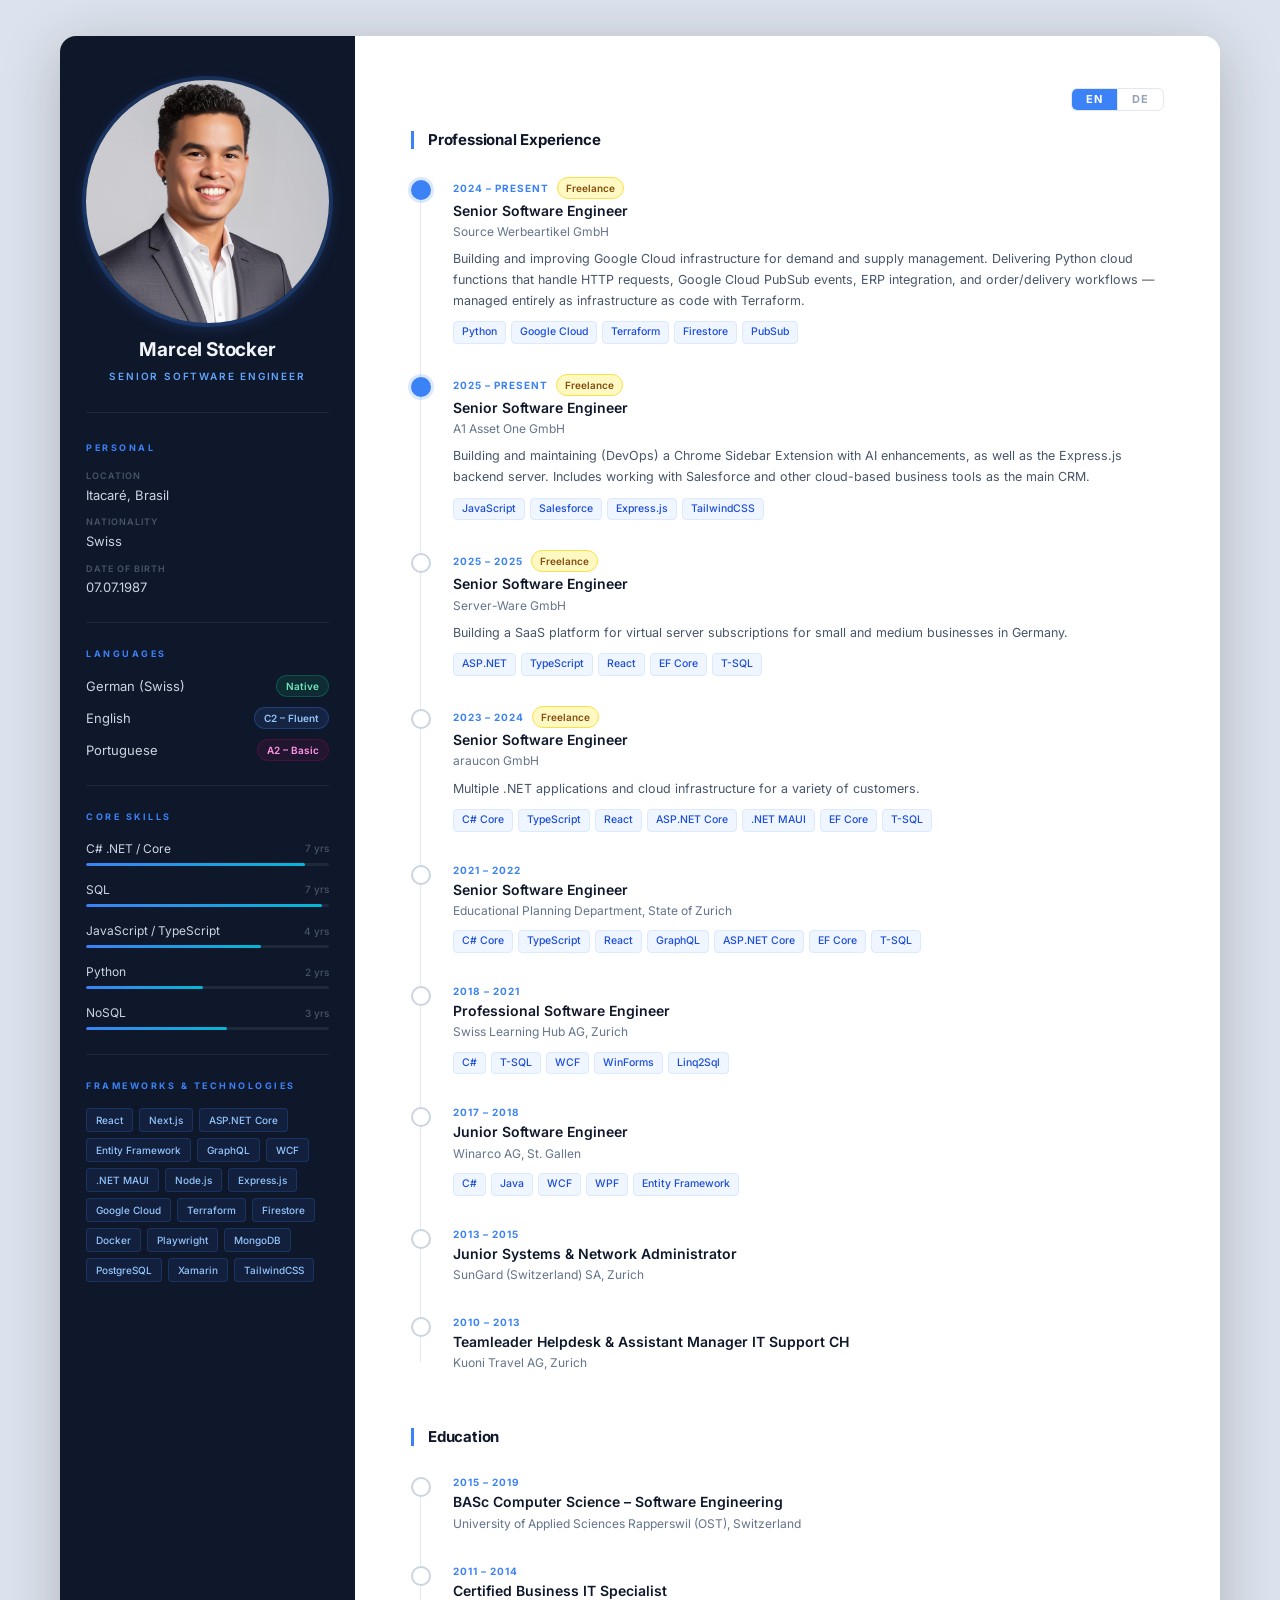
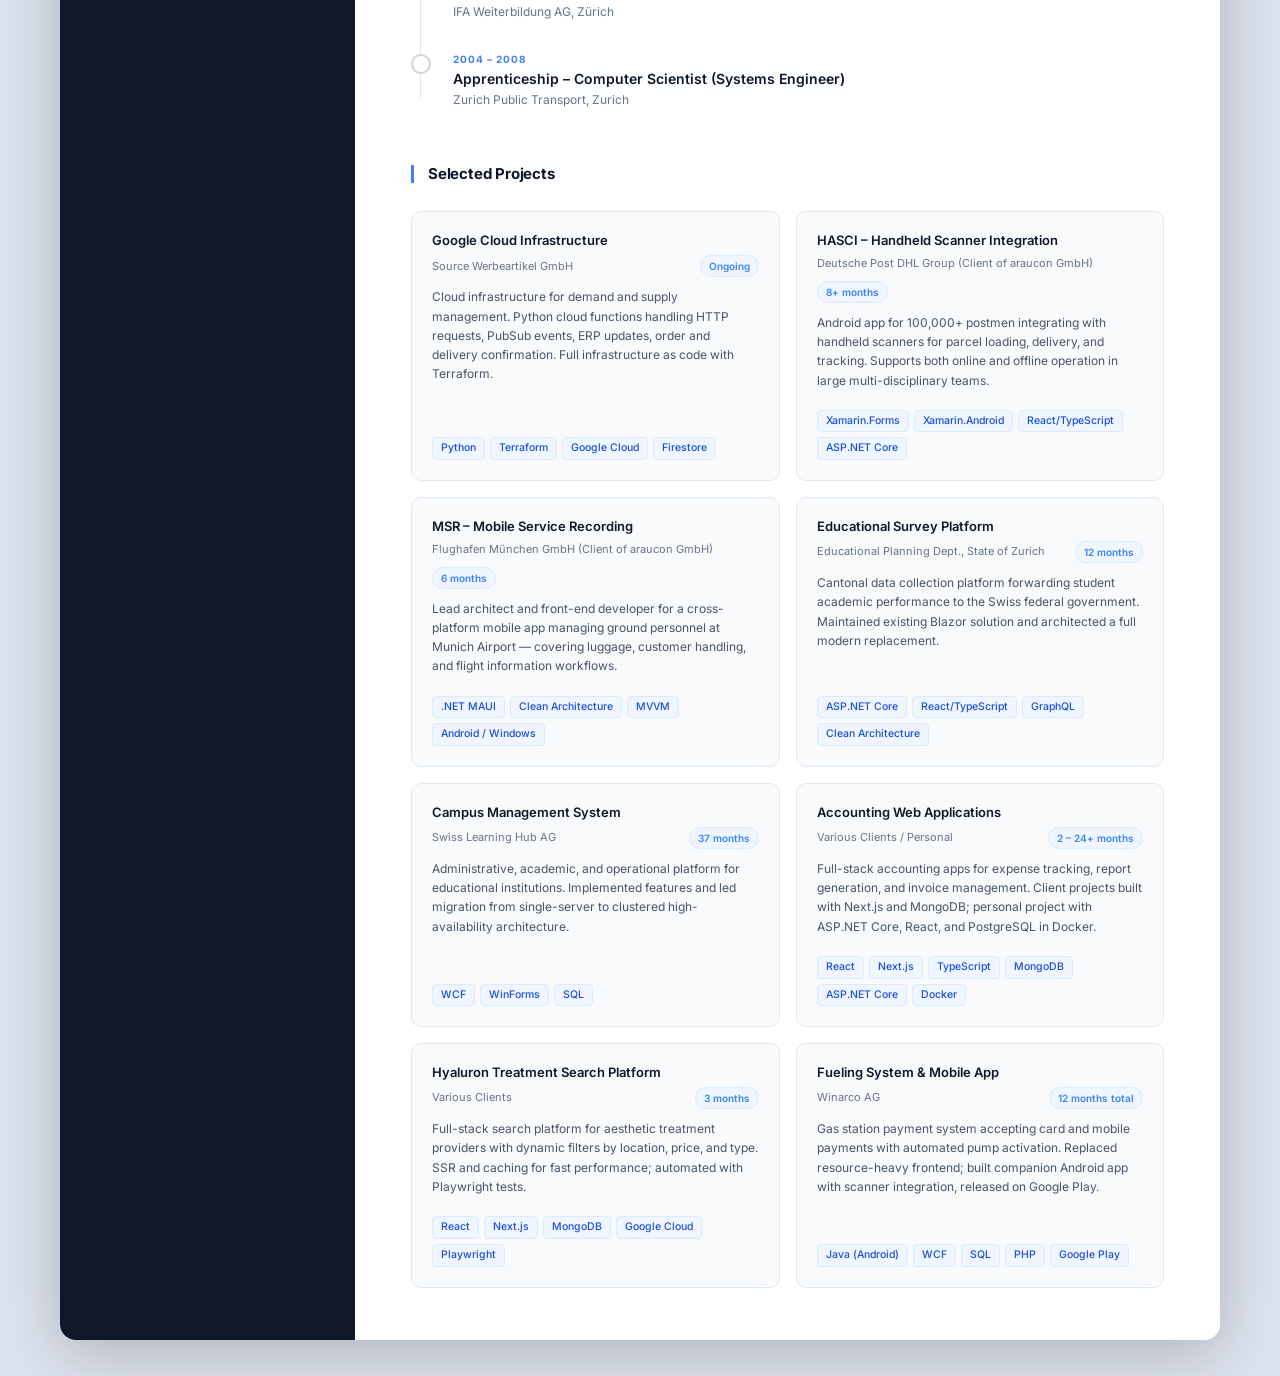
==== index.html @ f744c54d "changed to index.html" ====
<!DOCTYPE html>
<html lang="en">

<head>
  <meta charset="UTF-8">
  <meta name="viewport" content="width=device-width, initial-scale=1.0">
  <title>Marcel Stocker – Curriculum Vitae</title>
  <link rel="preconnect" href="https://fonts.googleapis.com">
  <link rel="preconnect" href="https://fonts.gstatic.com" crossorigin>
  <link href="https://fonts.googleapis.com/css2?family=Inter:wght@300;400;500;600;700;800&display=swap"
    rel="stylesheet">
  <link rel="stylesheet" href="curriculum-vitae.css">
</head>

<body>
  <div class="cv-wrapper">

    <!-- ===== SIDEBAR ===== -->
    <aside class="cv-sidebar">

      <div class="profile">
        <img class="avatar" src="selfie.jpeg" alt="Marcel Stocker">
        <h1 class="name">Marcel Stocker</h1>
        <p class="job-title">Senior Software Engineer</p>
      </div>

      <div class="sidebar-section">
        <h3 class="sidebar-heading" data-i18n="s-personal">Personal</h3>
        <ul class="info-list">
          <li>
            <span class="info-label" data-i18n="s-location">Location</span>
            <span class="info-value" data-i18n="s-location-val">Itacaré, Brasil</span>
          </li>
          <li>
            <span class="info-label" data-i18n="s-nationality">Nationality</span>
            <span class="info-value" data-i18n="s-nationality-val">Swiss</span>
          </li>
          <li>
            <span class="info-label" data-i18n="s-dob">Date of Birth</span>
            <span class="info-value">07.07.1987</span>
          </li>
        </ul>
      </div>

      <div class="sidebar-section">
        <h3 class="sidebar-heading" data-i18n="s-languages">Languages</h3>
        <div class="language-list">
          <div class="language-item">
            <span class="lang-name" data-i18n="lang-german">German (Swiss)</span>
            <span class="lang-badge native" data-i18n="s-native">Native</span>
          </div>
          <div class="language-item">
            <span class="lang-name" data-i18n="lang-english">English</span>
            <span class="lang-badge fluent" data-i18n="s-fluent">C2 – Fluent</span>
          </div>
          <div class="language-item">
            <span class="lang-name" data-i18n="lang-portuguese">Portuguese</span>
            <span class="lang-badge fluent2" data-i18n="s-fluent2">A2 – Basic</span>
          </div>
        </div>
      </div>

      <div class="sidebar-section">
        <h3 class="sidebar-heading" data-i18n="s-skills">Core Skills</h3>
        <div class="skill-list">
          <div class="skill-row">
            <div class="skill-meta">
              <span class="skill-name">C# .NET / Core</span>
              <span class="skill-exp" data-i18n="exp-csharp">7 yrs</span>
            </div>
            <div class="skill-bar">
              <div class="skill-fill" style="width: 90%"></div>
            </div>
          </div>
          <div class="skill-row">
            <div class="skill-meta">
              <span class="skill-name">SQL</span>
              <span class="skill-exp" data-i18n="exp-sql">7 yrs</span>
            </div>
            <div class="skill-bar">
              <div class="skill-fill" style="width: 97%"></div>
            </div>
          </div>
          <div class="skill-row">
            <div class="skill-meta">
              <span class="skill-name">JavaScript / TypeScript</span>
              <span class="skill-exp" data-i18n="exp-js">4 yrs</span>
            </div>
            <div class="skill-bar">
              <div class="skill-fill" style="width: 72%"></div>
            </div>
          </div>
          <div class="skill-row">
            <div class="skill-meta">
              <span class="skill-name">Python</span>
              <span class="skill-exp" data-i18n="exp-python">2 yrs</span>
            </div>
            <div class="skill-bar">
              <div class="skill-fill" style="width: 48%"></div>
            </div>
          </div>
          <div class="skill-row">
            <div class="skill-meta">
              <span class="skill-name">NoSQL</span>
              <span class="skill-exp" data-i18n="exp-nosql">3 yrs</span>
            </div>
            <div class="skill-bar">
              <div class="skill-fill" style="width: 58%"></div>
            </div>
          </div>
        </div>
      </div>

      <div class="sidebar-section">
        <h3 class="sidebar-heading" data-i18n="s-frameworks">Frameworks &amp; Technologies</h3>
        <div class="tag-cloud">
          <span class="tag">React</span>
          <span class="tag">Next.js</span>
          <span class="tag">ASP.NET Core</span>
          <span class="tag">Entity Framework</span>
          <span class="tag">GraphQL</span>
          <span class="tag">WCF</span>
          <span class="tag">.NET MAUI</span>
          <span class="tag">Node.js</span>
          <span class="tag">Express.js</span>
          <span class="tag">Google Cloud</span>
          <span class="tag">Terraform</span>
          <span class="tag">Firestore</span>
          <span class="tag">Docker</span>
          <span class="tag">Playwright</span>
          <span class="tag">MongoDB</span>
          <span class="tag">PostgreSQL</span>
          <span class="tag">Xamarin</span>
          <span class="tag">TailwindCSS</span>
        </div>
      </div>

    </aside>

    <!-- ===== MAIN CONTENT ===== -->
    <main class="cv-main">

      <div class="cv-topbar">
        <div class="lang-switcher">
          <button class="lang-btn active" id="btn-en" onclick="setLang('en')">EN</button>
          <button class="lang-btn" id="btn-de" onclick="setLang('de')">DE</button>
        </div>
      </div>

      <!-- Professional Experience -->
      <section class="cv-section">
        <h2 class="section-title" data-i18n="t-experience">Professional Experience</h2>
        <div class="timeline">

          <div class="timeline-item current">
            <div class="timeline-dot"></div>
            <div class="timeline-body">
              <div class="entry-meta">
                <span class="entry-period">2024 – <span data-i18n="present">Present</span></span>
                <span class="badge freelance" data-i18n="badge-freelance">Freelance</span>
              </div>
              <h3 class="entry-title">Senior Software Engineer</h3>
              <p class="entry-org">Source Werbeartikel GmbH</p>
              <p class="entry-desc" data-i18n="desc-source">Building and improving Google Cloud infrastructure for
                demand and supply management. Delivering Python cloud functions that handle HTTP requests, Google Cloud
                PubSub events, ERP integration, and order/delivery workflows — managed entirely as infrastructure as
                code with Terraform.</p>
              <div class="tech-tags">
                <span class="tech">Python</span>
                <span class="tech">Google Cloud</span>
                <span class="tech">Terraform</span>
                <span class="tech">Firestore</span>
                <span class="tech">PubSub</span>
              </div>
            </div>
          </div>

          <div class="timeline-item current">
            <div class="timeline-dot"></div>
            <div class="timeline-body">
              <div class="entry-meta">
                <span class="entry-period">2025 – <span data-i18n="present">Present</span></span>
                <span class="badge freelance" data-i18n="badge-freelance">Freelance</span>
              </div>
              <h3 class="entry-title">Senior Software Engineer</h3>
              <p class="entry-org">A1 Asset One GmbH</p>
              <p class="entry-desc" data-i18n="desc-a1">Building and maintaining (DevOps) a Chrome Sidebar Extension
                with AI enhancements, as well as the Express.js backend server. Includes working with Salesforce and
                other cloud-based business tools as the main CRM.</p>
              <div class="tech-tags">
                <span class="tech">JavaScript</span>
                <span class="tech">Salesforce</span>
                <span class="tech">Express.js</span>
                <span class="tech">TailwindCSS</span>
              </div>
            </div>
          </div>

          <div class="timeline-item">
            <div class="timeline-dot"></div>
            <div class="timeline-body">
              <div class="entry-meta">
                <span class="entry-period">2025 – 2025</span>
                <span class="badge freelance" data-i18n="badge-freelance">Freelance</span>
              </div>
              <h3 class="entry-title">Senior Software Engineer</h3>
              <p class="entry-org">Server-Ware GmbH</p>
              <p class="entry-desc" data-i18n="desc-serverware">Building a SaaS platform for virtual server
                subscriptions for small and medium businesses in Germany.</p>
              <div class="tech-tags">
                <span class="tech">ASP.NET</span>
                <span class="tech">TypeScript</span>
                <span class="tech">React</span>
                <span class="tech">EF Core</span>
                <span class="tech">T-SQL</span>
              </div>
            </div>
          </div>

          <div class="timeline-item">
            <div class="timeline-dot"></div>
            <div class="timeline-body">
              <div class="entry-meta">
                <span class="entry-period">2023 – 2024</span>
                <span class="badge freelance" data-i18n="badge-freelance">Freelance</span>
              </div>
              <h3 class="entry-title">Senior Software Engineer</h3>
              <p class="entry-org">araucon GmbH</p>
              <p class="entry-desc" data-i18n="desc-araucon">Multiple .NET applications and cloud infrastructure for a
                variety of customers.</p>
              <div class="tech-tags">
                <span class="tech">C# Core</span>
                <span class="tech">TypeScript</span>
                <span class="tech">React</span>
                <span class="tech">ASP.NET Core</span>
                <span class="tech">.NET MAUI</span>
                <span class="tech">EF Core</span>
                <span class="tech">T-SQL</span>
              </div>
            </div>
          </div>

          <div class="timeline-item">
            <div class="timeline-dot"></div>
            <div class="timeline-body">
              <div class="entry-meta">
                <span class="entry-period">2021 – 2022</span>
              </div>
              <h3 class="entry-title">Senior Software Engineer</h3>
              <p class="entry-org" data-i18n="org-edu-planning">Educational Planning Department, State of Zurich</p>
              <div class="tech-tags">
                <span class="tech">C# Core</span>
                <span class="tech">TypeScript</span>
                <span class="tech">React</span>
                <span class="tech">GraphQL</span>
                <span class="tech">ASP.NET Core</span>
                <span class="tech">EF Core</span>
                <span class="tech">T-SQL</span>
              </div>
            </div>
          </div>

          <div class="timeline-item">
            <div class="timeline-dot"></div>
            <div class="timeline-body">
              <div class="entry-meta">
                <span class="entry-period">2018 – 2021</span>
              </div>
              <h3 class="entry-title" data-i18n="title-prof-eng">Professional Software Engineer</h3>
              <p class="entry-org" data-i18n="org-slh">Swiss Learning Hub AG, Zurich</p>
              <div class="tech-tags">
                <span class="tech">C#</span>
                <span class="tech">T-SQL</span>
                <span class="tech">WCF</span>
                <span class="tech">WinForms</span>
                <span class="tech">Linq2Sql</span>
              </div>
            </div>
          </div>

          <div class="timeline-item">
            <div class="timeline-dot"></div>
            <div class="timeline-body">
              <div class="entry-meta">
                <span class="entry-period">2017 – 2018</span>
              </div>
              <h3 class="entry-title">Junior Software Engineer</h3>
              <p class="entry-org" data-i18n="org-winarco">Winarco AG, St. Gallen</p>
              <div class="tech-tags">
                <span class="tech">C#</span>
                <span class="tech">Java</span>
                <span class="tech">WCF</span>
                <span class="tech">WPF</span>
                <span class="tech">Entity Framework</span>
              </div>
            </div>
          </div>

          <div class="timeline-item">
            <div class="timeline-dot"></div>
            <div class="timeline-body">
              <div class="entry-meta">
                <span class="entry-period">2013 – 2015</span>
              </div>
              <h3 class="entry-title" data-i18n="title-sysadmin">Junior Systems &amp; Network Administrator</h3>
              <p class="entry-org" data-i18n="org-sungard">SunGard (Switzerland) SA, Zurich</p>
            </div>
          </div>

          <div class="timeline-item">
            <div class="timeline-dot"></div>
            <div class="timeline-body">
              <div class="entry-meta">
                <span class="entry-period">2010 – 2013</span>
              </div>
              <h3 class="entry-title" data-i18n="title-teamleader">Teamleader Helpdesk &amp; Assistant Manager IT
                Support CH</h3>
              <p class="entry-org" data-i18n="org-kuoni">Kuoni Travel AG, Zurich</p>
            </div>
          </div>

        </div>
      </section>

      <!-- Education -->
      <section class="cv-section">
        <h2 class="section-title" data-i18n="t-education">Education</h2>
        <div class="timeline">

          <div class="timeline-item">
            <div class="timeline-dot"></div>
            <div class="timeline-body">
              <div class="entry-meta">
                <span class="entry-period">2015 – 2019</span>
              </div>
              <h3 class="entry-title" data-i18n="edu-bachelor">BASc Computer Science – Software Engineering</h3>
              <p class="entry-org" data-i18n="edu-ost">University of Applied Sciences Rapperswil (OST), Switzerland</p>
            </div>
          </div>

          <div class="timeline-item">
            <div class="timeline-dot"></div>
            <div class="timeline-body">
              <div class="entry-meta">
                <span class="entry-period">2011 – 2014</span>
              </div>
              <h3 class="entry-title" data-i18n="edu-it-specialist">Certified Business IT Specialist</h3>
              <p class="entry-org" data-i18n="org-ifa">IFA Weiterbildung AG, Zürich</p>
            </div>
          </div>

          <div class="timeline-item">
            <div class="timeline-dot"></div>
            <div class="timeline-body">
              <div class="entry-meta">
                <span class="entry-period">2004 – 2008</span>
              </div>
              <h3 class="entry-title" data-i18n="edu-apprenticeship">Apprenticeship – Computer Scientist (Systems
                Engineer)</h3>
              <p class="entry-org" data-i18n="org-vbz">Zurich Public Transport, Zurich</p>
            </div>
          </div>

        </div>
      </section>

      <!-- Selected Projects -->
      <section class="cv-section">
        <h2 class="section-title" data-i18n="t-projects">Selected Projects</h2>
        <div class="projects-grid">

          <div class="project-card">
            <div class="project-header">
              <h3 class="project-title" data-i18n="proj-gcp-title">Google Cloud Infrastructure</h3>
              <div class="project-meta">
                <span class="project-client">Source Werbeartikel GmbH</span>
                <span class="project-dur" data-i18n="dur-ongoing">Ongoing</span>
              </div>
            </div>
            <p class="project-desc" data-i18n="proj-gcp-desc">Cloud infrastructure for demand and supply management.
              Python cloud functions handling HTTP requests, PubSub events, ERP updates, order and delivery
              confirmation. Full infrastructure as code with Terraform.</p>
            <div class="tech-tags">
              <span class="tech">Python</span>
              <span class="tech">Terraform</span>
              <span class="tech">Google Cloud</span>
              <span class="tech">Firestore</span>
            </div>
          </div>

          <div class="project-card">
            <div class="project-header">
              <h3 class="project-title">HASCI – Handheld Scanner Integration</h3>
              <div class="project-meta">
                <span class="project-client" data-i18n="client-dhl">Deutsche Post DHL Group (Client of araucon
                  GmbH)</span>
                <span class="project-dur" data-i18n="dur-8plus">8+ months</span>
              </div>
            </div>
            <p class="project-desc" data-i18n="proj-hasci-desc">Android app for 100,000+ postmen integrating with
              handheld scanners for parcel loading, delivery, and tracking. Supports both online and offline operation
              in large multi-disciplinary teams.</p>
            <div class="tech-tags">
              <span class="tech">Xamarin.Forms</span>
              <span class="tech">Xamarin.Android</span>
              <span class="tech">React/TypeScript</span>
              <span class="tech">ASP.NET Core</span>
            </div>
          </div>

          <div class="project-card">
            <div class="project-header">
              <h3 class="project-title">MSR – Mobile Service Recording</h3>
              <div class="project-meta">
                <span class="project-client" data-i18n="client-munich">Flughafen München GmbH (Client of araucon
                  GmbH)</span>
                <span class="project-dur" data-i18n="dur-6">6 months</span>
              </div>
            </div>
            <p class="project-desc" data-i18n="proj-msr-desc">Lead architect and front-end developer for a
              cross-platform mobile app managing ground personnel at Munich Airport — covering luggage, customer
              handling, and flight information workflows.</p>
            <div class="tech-tags">
              <span class="tech">.NET MAUI</span>
              <span class="tech">Clean Architecture</span>
              <span class="tech">MVVM</span>
              <span class="tech">Android / Windows</span>
            </div>
          </div>

          <div class="project-card">
            <div class="project-header">
              <h3 class="project-title" data-i18n="proj-edu-title">Educational Survey Platform</h3>
              <div class="project-meta">
                <span class="project-client" data-i18n="client-edu">Educational Planning Dept., State of Zurich</span>
                <span class="project-dur" data-i18n="dur-12">12 months</span>
              </div>
            </div>
            <p class="project-desc" data-i18n="proj-edu-desc">Cantonal data collection platform forwarding student
              academic performance to the Swiss federal government. Maintained existing Blazor solution and architected
              a full modern replacement.</p>
            <div class="tech-tags">
              <span class="tech">ASP.NET Core</span>
              <span class="tech">React/TypeScript</span>
              <span class="tech">GraphQL</span>
              <span class="tech">Clean Architecture</span>
            </div>
          </div>

          <div class="project-card">
            <div class="project-header">
              <h3 class="project-title" data-i18n="proj-campus-title">Campus Management System</h3>
              <div class="project-meta">
                <span class="project-client">Swiss Learning Hub AG</span>
                <span class="project-dur" data-i18n="dur-37">37 months</span>
              </div>
            </div>
            <p class="project-desc" data-i18n="proj-campus-desc">Administrative, academic, and operational platform for
              educational institutions. Implemented features and led migration from single-server to clustered
              high-availability architecture.</p>
            <div class="tech-tags">
              <span class="tech">WCF</span>
              <span class="tech">WinForms</span>
              <span class="tech">SQL</span>
            </div>
          </div>

          <div class="project-card">
            <div class="project-header">
              <h3 class="project-title" data-i18n="proj-accounting-title">Accounting Web Applications</h3>
              <div class="project-meta">
                <span class="project-client" data-i18n="client-various">Various Clients / Personal</span>
                <span class="project-dur" data-i18n="dur-2-24">2 – 24+ months</span>
              </div>
            </div>
            <p class="project-desc" data-i18n="proj-accounting-desc">Full-stack accounting apps for expense tracking,
              report generation, and invoice management. Client projects built with Next.js and MongoDB; personal
              project with ASP.NET Core, React, and PostgreSQL in Docker.</p>
            <div class="tech-tags">
              <span class="tech">React</span>
              <span class="tech">Next.js</span>
              <span class="tech">TypeScript</span>
              <span class="tech">MongoDB</span>
              <span class="tech">ASP.NET Core</span>
              <span class="tech">Docker</span>
            </div>
          </div>

          <div class="project-card">
            <div class="project-header">
              <h3 class="project-title" data-i18n="proj-hyaluron-title">Hyaluron Treatment Search Platform</h3>
              <div class="project-meta">
                <span class="project-client" data-i18n="client-various-only">Various Clients</span>
                <span class="project-dur" data-i18n="dur-3">3 months</span>
              </div>
            </div>
            <p class="project-desc" data-i18n="proj-hyaluron-desc">Full-stack search platform for aesthetic treatment
              providers with dynamic filters by location, price, and type. SSR and caching for fast performance;
              automated with Playwright tests.</p>
            <div class="tech-tags">
              <span class="tech">React</span>
              <span class="tech">Next.js</span>
              <span class="tech">MongoDB</span>
              <span class="tech">Google Cloud</span>
              <span class="tech">Playwright</span>
            </div>
          </div>

          <div class="project-card">
            <div class="project-header">
              <h3 class="project-title" data-i18n="proj-fueling-title">Fueling System &amp; Mobile App</h3>
              <div class="project-meta">
                <span class="project-client">Winarco AG</span>
                <span class="project-dur" data-i18n="dur-12-total">12 months total</span>
              </div>
            </div>
            <p class="project-desc" data-i18n="proj-fueling-desc">Gas station payment system accepting card and mobile
              payments with automated pump activation. Replaced resource-heavy frontend; built companion Android app
              with scanner integration, released on Google Play.</p>
            <div class="tech-tags">
              <span class="tech">Java (Android)</span>
              <span class="tech">WCF</span>
              <span class="tech">SQL</span>
              <span class="tech">PHP</span>
              <span class="tech">Google Play</span>
            </div>
          </div>

        </div>
      </section>

    </main>

  </div>

  <script>
    const translations = {
      en: {
        // Sidebar – Personal
        "s-personal": "Personal",
        "s-location": "Location",
        "s-location-val": "Itacaré, Brasil",
        "s-nationality": "Nationality",
        "s-nationality-val": "Swiss",
        "s-dob": "Date of Birth",
        // Sidebar – Languages
        "s-languages": "Languages",
        "lang-german": "German (Swiss)",
        "lang-english": "English",
        "lang-portuguese": "Portuguese",
        "s-native": "Native",
        "s-fluent": "C2 – Fluent",
        "s-fluent2": "A2 – Basic",
        "s-basic": "Basic",
        // Sidebar – Skills
        "s-skills": "Core Skills",
        "exp-csharp": "7 yrs",
        "exp-sql": "7 yrs",
        "exp-js": "4 yrs",
        "exp-python": "2 yrs",
        "exp-nosql": "3 yrs",
        "s-frameworks": "Frameworks & Technologies",
        // Section headings
        "t-experience": "Professional Experience",
        "t-education": "Education",
        "t-projects": "Selected Projects",
        // Timeline
        "present": "Present",
        "badge-freelance": "Freelance",
        // Job titles
        "title-prof-eng": "Professional Software Engineer",
        "title-sysadmin": "Junior Systems & Network Administrator",
        "title-teamleader": "Teamleader Helpdesk & Assistant Manager IT Support CH",
        // Job orgs
        "org-edu-planning": "Educational Planning Department, State of Zurich",
        "org-slh": "Swiss Learning Hub AG, Zurich",
        "org-winarco": "Winarco AG, St. Gallen",
        "org-sungard": "SunGard (Switzerland) SA, Zurich",
        "org-kuoni": "Kuoni Travel AG, Zurich",
        // Job descriptions
        "desc-source": "Building and improving Google Cloud infrastructure for demand and supply management. Delivering Python cloud functions that handle HTTP requests, Google Cloud PubSub events, ERP integration, and order/delivery workflows — managed entirely as infrastructure as code with Terraform.",
        "desc-a1": "Building and maintaining (DevOps) a Chrome Sidebar Extension with AI enhancements, as well as the Express.js backend server. Includes working with Salesforce and other cloud-based business tools as the main CRM.",
        "desc-serverware": "Building a SaaS platform for virtual server subscriptions for small and medium businesses in Germany.",
        "desc-araucon": "Multiple .NET applications and cloud infrastructure for a variety of customers.",
        // Education
        "edu-bachelor": "BASc Computer Science – Software Engineering",
        "edu-ost": "University of Applied Sciences Rapperswil (OST), Switzerland",
        "edu-it-specialist": "Certified Business IT Specialist",
        "org-ifa": "IFA Weiterbildung AG, Zürich",
        "edu-apprenticeship": "Apprenticeship – Computer Scientist (Systems Engineer)",
        "org-vbz": "Zurich Public Transport, Zurich",
        // Project titles
        "proj-gcp-title": "Google Cloud Infrastructure",
        "proj-edu-title": "Educational Survey Platform",
        "proj-campus-title": "Campus Management System",
        "proj-accounting-title": "Accounting Web Applications",
        "proj-hyaluron-title": "Hyaluron Treatment Search Platform",
        "proj-fueling-title": "Fueling System & Mobile App",
        // Project clients
        "client-dhl": "Deutsche Post DHL Group (Client of araucon GmbH)",
        "client-munich": "Flughafen München GmbH (Client of araucon GmbH)",
        "client-edu": "Educational Planning Dept., State of Zurich",
        "client-various": "Various Clients / Personal",
        "client-various-only": "Various Clients",
        // Project durations
        "dur-ongoing": "Ongoing",
        "dur-8plus": "8+ months",
        "dur-6": "6 months",
        "dur-12": "12 months",
        "dur-37": "37 months",
        "dur-2-24": "2 – 24+ months",
        "dur-3": "3 months",
        "dur-12-total": "12 months total",
        // Project descriptions
        "proj-gcp-desc": "Cloud infrastructure for demand and supply management. Python cloud functions handling HTTP requests, PubSub events, ERP updates, order and delivery confirmation. Full infrastructure as code with Terraform.",
        "proj-hasci-desc": "Android app for 100,000+ postmen integrating with handheld scanners for parcel loading, delivery, and tracking. Supports both online and offline operation in large multi-disciplinary teams.",
        "proj-msr-desc": "Lead architect and front-end developer for a cross-platform mobile app managing ground personnel at Munich Airport — covering luggage, customer handling, and flight information workflows.",
        "proj-edu-desc": "Cantonal data collection platform forwarding student academic performance to the Swiss federal government. Maintained existing Blazor solution and architected a full modern replacement.",
        "proj-campus-desc": "Administrative, academic, and operational platform for educational institutions. Implemented features and led migration from single-server to clustered high-availability architecture.",
        "proj-accounting-desc": "Full-stack accounting apps for expense tracking, report generation, and invoice management. Client projects built with Next.js and MongoDB; personal project with ASP.NET Core, React, and PostgreSQL in Docker.",
        "proj-hyaluron-desc": "Full-stack search platform for aesthetic treatment providers with dynamic filters by location, price, and type. SSR and caching for fast performance; automated with Playwright tests.",
        "proj-fueling-desc": "Gas station payment system accepting card and mobile payments with automated pump activation. Replaced resource-heavy frontend; built companion Android app with scanner integration, released on Google Play.",
      },
      de: {
        // Sidebar – Personal
        "s-personal": "Persönlich",
        "s-location": "Wohnort",
        "s-location-val": "Itacaré, Brasilien",
        "s-nationality": "Nationalität",
        "s-nationality-val": "Schweizer",
        "s-dob": "Geburtsdatum",
        // Sidebar – Languages
        "s-languages": "Sprachen",
        "lang-german": "Deutsch (Schweiz)",
        "lang-english": "Englisch",
        "lang-portuguese": "Portugiesisch",
        "s-native": "Muttersprache",
        "s-fluent": "C2 – Fließend",
        "s-fluent2": "A2 – Grundkenntnisse",
        "s-basic": "Grundkenntnisse",
        // Sidebar – Skills
        "s-skills": "Kernkompetenzen",
        "exp-csharp": "7 J.",
        "exp-sql": "7 J.",
        "exp-js": "4 J.",
        "exp-python": "2 J.",
        "exp-nosql": "3 J.",
        "s-frameworks": "Frameworks & Technologien",
        // Section headings
        "t-experience": "Berufserfahrung",
        "t-education": "Ausbildung",
        "t-projects": "Ausgewählte Projekte",
        // Timeline
        "present": "Heute",
        "badge-freelance": "Freelancer",
        // Job titles
        "title-prof-eng": "Software Engineer",
        "title-sysadmin": "Junior System- & Netzwerkadministrator",
        "title-teamleader": "Teamleiter Helpdesk & Stv. IT-Support Manager CH",
        // Job orgs
        "org-edu-planning": "Bildungsplanungsamt, Kanton Zürich",
        "org-slh": "Swiss Learning Hub AG, Zürich",
        "org-winarco": "Winarco AG, St. Gallen",
        "org-sungard": "SunGard (Schweiz) SA, Zürich",
        "org-kuoni": "Kuoni Travel AG, Zürich",
        // Job descriptions
        "desc-source": "Aufbau und Verbesserung der Google-Cloud-Infrastruktur für das Angebots- und Nachfragemanagement. Entwicklung von Python-Cloud-Funktionen zur Verarbeitung von HTTP-Anfragen, Google Cloud PubSub-Events, ERP-Integration sowie Bestell- und Lieferworkflows – vollständig als Infrastructure as Code mit Terraform verwaltet.",
        "desc-a1": "Aufbau und Wartung (DevOps) einer Chrome-Sidebar-Erweiterung mit KI-Erweiterungen sowie des Express.js-Backend-Servers. Beinhaltet die Arbeit mit Salesforce und anderen cloudbasierten Business-Tools als Haupt-CRM.",
        "desc-serverware": "Entwicklung einer SaaS-Plattform für virtuelle Server-Abonnements für kleine und mittlere Unternehmen in Deutschland.",
        "desc-araucon": "Verschiedene .NET-Applikationen und Cloud-Infrastruktur für eine Vielzahl von Kunden.",
        // Education
        "edu-bachelor": "BASc Informatik – Software Engineering",
        "edu-ost": "Hochschule für Technik Rapperswil (OST), Schweiz",
        "edu-it-specialist": "Eidg. dipl. Wirtschaftsinformatiker",
        "org-ifa": "IFA Weiterbildung AG, Zürich",
        "edu-apprenticeship": "Lehre als Informatiker EFZ (Systemtechnik)",
        "org-vbz": "Zürcher Verkehrsbetriebe (VBZ), Zürich",
        // Project titles
        "proj-gcp-title": "Google Cloud Infrastruktur",
        "proj-edu-title": "Bildungserhebungsplattform",
        "proj-campus-title": "Campus-Management-System",
        "proj-accounting-title": "Buchhaltungs-Webanwendungen",
        "proj-hyaluron-title": "Hyaluron-Behandlungs-Suchplattform",
        "proj-fueling-title": "Tanksystem & Mobile App",
        // Project clients
        "client-dhl": "Deutsche Post DHL Group (Kunde von araucon GmbH)",
        "client-munich": "Flughafen München GmbH (Kunde von araucon GmbH)",
        "client-edu": "Bildungsplanungsamt, Kanton Zürich",
        "client-various": "Verschiedene Kunden / Privat",
        "client-various-only": "Verschiedene Kunden",
        // Project durations
        "dur-ongoing": "Laufend",
        "dur-8plus": "8+ Monate",
        "dur-6": "6 Monate",
        "dur-12": "12 Monate",
        "dur-37": "37 Monate",
        "dur-2-24": "2 – 24+ Monate",
        "dur-3": "3 Monate",
        "dur-12-total": "12 Monate gesamt",
        // Project descriptions
        "proj-gcp-desc": "Cloud-Infrastruktur für das Angebots- und Nachfragemanagement. Python-Cloud-Funktionen zur Verarbeitung von HTTP-Anfragen, PubSub-Events, ERP-Aktualisierungen sowie Auftrags- und Lieferbestätigungen. Vollständige Infrastruktur als Code mit Terraform.",
        "proj-hasci-desc": "Android-App für über 100.000 Zusteller zur Integration mit Handscannern für Paketzustellung, -verfolgung und -erfassung. Unterstützt Online- und Offline-Betrieb in großen interdisziplinären Teams.",
        "proj-msr-desc": "Lead-Architekt und Frontend-Entwickler für eine plattformübergreifende mobile App zur Verwaltung des Bodenpersonals am Flughafen München – inklusive Gepäck, Kundenbetreuung und Fluginformations-Workflows.",
        "proj-edu-desc": "Kantonale Datenerfassungsplattform zur Weiterleitung akademischer Schülerleistungen an den Schweizer Bundesrat. Wartung der bestehenden Blazor-Lösung und Architektur eines vollständigen modernen Nachfolgesystems.",
        "proj-campus-desc": "Administrative, akademische und betriebliche Plattform für Bildungseinrichtungen. Implementierung neuer Funktionen und Leitung der Migration von einer Einzelserver- zu einer geclusterten Hochverfügbarkeitsarchitektur.",
        "proj-accounting-desc": "Full-Stack-Buchhaltungsanwendungen für Ausgabenverfolgung, Berichtserstellung und Rechnungsverwaltung. Kundenprojekte mit Next.js und MongoDB; persönliches Projekt mit ASP.NET Core, React und PostgreSQL in Docker.",
        "proj-hyaluron-desc": "Full-Stack-Suchplattform für Anbieter ästhetischer Behandlungen mit dynamischen Filtern nach Standort, Preis und Art. SSR und Caching für schnelle Performance; automatisiert mit Playwright-Tests.",
        "proj-fueling-desc": "Tankstellenzahlungssystem für Karten- und Mobilzahlungen mit automatischer Pumpenaktivierung. Ersatz des ressourcenintensiven Frontends; Entwicklung einer Begleit-Android-App mit Scanner-Integration, veröffentlicht im Google Play Store.",
      }
    };

    function setLang(lang) {
      document.querySelectorAll('[data-i18n]').forEach(el => {
        const key = el.getAttribute('data-i18n');
        const text = translations[lang][key];
        if (text !== undefined) el.textContent = text;
      });
      document.getElementById('btn-en').classList.toggle('active', lang === 'en');
      document.getElementById('btn-de').classList.toggle('active', lang === 'de');
      document.documentElement.lang = lang;
    }

    setLang('en');
  </script>
</body>

</html>
---- curriculum-vitae.css ----
/* ============================================================
   Marcel Stocker – Curriculum Vitae
   Modern two-column layout
   ============================================================ */

/* === RESET & BASE === */
*,
*::before,
*::after {
  box-sizing: border-box;
  margin: 0;
  padding: 0;
}

html {
  scroll-behavior: smooth;
}

body {
  font-family: 'Inter', -apple-system, BlinkMacSystemFont, 'Segoe UI', sans-serif;
  background: #dde3ee;
  color: #1e293b;
  font-size: 14px;
  line-height: 1.6;
  -webkit-font-smoothing: antialiased;
  min-height: 100vh;
}

/* === WRAPPER LAYOUT === */
.cv-wrapper {
  display: grid;
  grid-template-columns: 295px 1fr;
  max-width: 1160px;
  min-height: 100vh;
  margin: 36px auto;
  border-radius: 16px;
  overflow: hidden;
  box-shadow: 0 12px 60px rgba(0, 0, 0, 0.22);
}

/* ============================================================
   SIDEBAR
   ============================================================ */
.cv-sidebar {
  background: #0f172a;
  color: #94a3b8;
  padding: 44px 26px;
  display: flex;
  flex-direction: column;
}

/* Profile block */
.profile {
  text-align: center;
  padding-bottom: 28px;
  margin-bottom: 28px;
  border-bottom: 1px solid #1e293b;
}

.avatar {
  width: 100%;
  aspect-ratio: 1 / 1;
  border-radius: 50%;
  object-fit: cover;
  object-position: center top;
  display: block;
  margin: 0 0 16px;
  box-shadow: 0 0 0 4px rgba(59, 130, 246, 0.2), 0 4px 16px rgba(59, 130, 246, 0.25);
}

.name {
  font-size: 19px;
  font-weight: 700;
  color: #f1f5f9;
  line-height: 1.2;
  letter-spacing: -0.2px;
}

.job-title {
  font-size: 10px;
  color: #60a5fa;
  font-weight: 600;
  margin-top: 6px;
  text-transform: uppercase;
  letter-spacing: 1.8px;
}

/* Sidebar sections */
.sidebar-section {
  padding-bottom: 24px;
  margin-bottom: 24px;
  border-bottom: 1px solid #1e293b;
}

.sidebar-section:last-child {
  border-bottom: none;
  margin-bottom: 0;
  padding-bottom: 0;
}

.sidebar-heading {
  font-size: 9px;
  font-weight: 700;
  color: #3b82f6;
  text-transform: uppercase;
  letter-spacing: 2.5px;
  margin-bottom: 14px;
}

/* Info list */
.info-list {
  list-style: none;
  display: flex;
  flex-direction: column;
  gap: 10px;
}

.info-list li {
  display: flex;
  flex-direction: column;
  gap: 1px;
}

.info-label {
  font-size: 9px;
  color: #475569;
  text-transform: uppercase;
  letter-spacing: 1px;
  font-weight: 600;
}

.info-value {
  font-size: 13px;
  color: #cbd5e1;
}

/* Languages */
.language-list {
  display: flex;
  flex-direction: column;
  gap: 10px;
}

.language-item {
  display: flex;
  justify-content: space-between;
  align-items: center;
  gap: 8px;
}

.lang-name {
  font-size: 13px;
  color: #cbd5e1;
}

.lang-badge {
  font-size: 10px;
  padding: 2px 9px;
  border-radius: 99px;
  font-weight: 600;
  white-space: nowrap;
}

.lang-badge.native {
  background: rgba(16, 185, 129, 0.12);
  color: #6ee7b7;
  border: 1px solid rgba(16, 185, 129, 0.28);
}

.lang-badge.fluent {
  background: rgba(59, 130, 246, 0.12);
  color: #93c5fd;
  border: 1px solid rgba(59, 130, 246, 0.28);
}

.lang-badge.fluent2 {
  background: rgba(165, 14, 102, 0.12);
  color: #ff95e5;
  border: 1px solid rgba(165, 14, 102, 0.28);
}

.lang-badge.basic {
  background: rgba(100, 116, 139, 0.15);
  color: #94a3b8;
  border: 1px solid rgba(100, 116, 139, 0.28);
}

/* Skill bars */
.skill-list {
  display: flex;
  flex-direction: column;
  gap: 14px;
}

.skill-meta {
  display: flex;
  justify-content: space-between;
  align-items: center;
  margin-bottom: 5px;
}

.skill-name {
  font-size: 12px;
  color: #cbd5e1;
}

.skill-exp {
  font-size: 10px;
  color: #475569;
  font-weight: 500;
}

.skill-bar {
  height: 3px;
  background: #1e293b;
  border-radius: 2px;
  overflow: hidden;
}

.skill-fill {
  height: 100%;
  background: linear-gradient(90deg, #3b82f6, #06b6d4);
  border-radius: 2px;
}

/* Tag cloud */
.tag-cloud {
  display: flex;
  flex-wrap: wrap;
  gap: 6px;
}

.tag {
  font-size: 10px;
  background: rgba(59, 130, 246, 0.09);
  color: #93c5fd;
  padding: 3px 9px;
  border-radius: 4px;
  border: 1px solid rgba(59, 130, 246, 0.2);
  font-weight: 500;
}

/* ============================================================
   MAIN CONTENT
   ============================================================ */
.cv-main {
  background: #ffffff;
  padding: 52px 56px;
}

.cv-section {
  margin-bottom: 56px;
}

.cv-section:last-child {
  margin-bottom: 0;
}

.section-title {
  font-size: 15px;
  font-weight: 700;
  color: #0f172a;
  letter-spacing: -0.2px;
  margin-bottom: 28px;
  padding-left: 14px;
  border-left: 3px solid #3b82f6;
  line-height: 1.2;
}

/* ============================================================
   TIMELINE
   ============================================================ */
.timeline {
  position: relative;
  display: flex;
  flex-direction: column;
}

.timeline::before {
  content: '';
  position: absolute;
  left: 9px;
  top: 14px;
  bottom: 10px;
  width: 1px;
  background: #e2e8f0;
}

.timeline-item {
  display: flex;
  gap: 22px;
  padding-bottom: 30px;
  position: relative;
}

.timeline-item:last-child {
  padding-bottom: 0;
}

.timeline-dot {
  width: 20px;
  height: 20px;
  border-radius: 50%;
  background: #ffffff;
  border: 2px solid #cbd5e1;
  flex-shrink: 0;
  margin-top: 3px;
  position: relative;
  z-index: 1;
}

.timeline-item.current .timeline-dot {
  background: #3b82f6;
  border-color: #3b82f6;
  box-shadow: 0 0 0 3px rgba(59, 130, 246, 0.18);
}

.timeline-body {
  flex: 1;
  min-width: 0;
}

.entry-meta {
  display: flex;
  align-items: center;
  gap: 8px;
  margin-bottom: 3px;
}

.entry-period {
  font-size: 10px;
  font-weight: 700;
  color: #3b82f6;
  text-transform: uppercase;
  letter-spacing: 1px;
}

.badge {
  font-size: 10px;
  padding: 2px 8px;
  border-radius: 99px;
  font-weight: 600;
}

.badge.freelance {
  background: #fef9c3;
  color: #854d0e;
  border: 1px solid #fde047;
}

.entry-title {
  font-size: 14px;
  font-weight: 600;
  color: #0f172a;
  line-height: 1.3;
}

.entry-org {
  font-size: 12px;
  color: #64748b;
  margin-top: 2px;
}

.entry-desc {
  font-size: 12.5px;
  color: #475569;
  margin-top: 8px;
  line-height: 1.65;
}

/* Tech tags */
.tech-tags {
  display: flex;
  flex-wrap: wrap;
  gap: 5px;
  margin-top: 10px;
}

.tech {
  font-size: 10.5px;
  background: #eff6ff;
  color: #1d4ed8;
  padding: 2px 8px;
  border-radius: 4px;
  font-weight: 500;
  border: 1px solid #dbeafe;
}

/* ============================================================
   PROJECTS GRID
   ============================================================ */
.projects-grid {
  display: grid;
  grid-template-columns: 1fr 1fr;
  gap: 16px;
}

.project-card {
  background: #f8fafc;
  border: 1px solid #e2e8f0;
  border-radius: 10px;
  padding: 20px;
  display: flex;
  flex-direction: column;
  gap: 10px;
  transition: box-shadow 0.2s ease, border-color 0.2s ease, transform 0.2s ease;
}

.project-card:hover {
  box-shadow: 0 6px 24px rgba(59, 130, 246, 0.1);
  border-color: #bfdbfe;
  transform: translateY(-2px);
}

.project-title {
  font-size: 13px;
  font-weight: 600;
  color: #0f172a;
  line-height: 1.3;
  margin-bottom: 6px;
}

.project-meta {
  display: flex;
  align-items: center;
  justify-content: space-between;
  gap: 8px;
  flex-wrap: wrap;
}

.project-client {
  font-size: 11px;
  color: #64748b;
}

.project-dur {
  font-size: 10px;
  font-weight: 600;
  color: #3b82f6;
  background: #eff6ff;
  padding: 2px 8px;
  border-radius: 99px;
  border: 1px solid #dbeafe;
  white-space: nowrap;
}

.project-desc {
  font-size: 12px;
  color: #475569;
  line-height: 1.6;
  flex: 1;
}

/* ============================================================
   LANGUAGE SWITCHER
   ============================================================ */
.cv-topbar {
  display: flex;
  justify-content: flex-end;
  margin-bottom: 20px;
}

.lang-switcher {
  display: inline-flex;
  border: 1px solid #e2e8f0;
  border-radius: 6px;
  overflow: hidden;
}

.lang-btn {
  padding: 5px 14px;
  border: none;
  background: transparent;
  color: #94a3b8;
  cursor: pointer;
  font-size: 11px;
  font-weight: 700;
  letter-spacing: 1px;
  font-family: inherit;
  transition: background 0.15s ease, color 0.15s ease;
  line-height: 1;
}

.lang-btn:first-child {
  border-right: 1px solid #e2e8f0;
}

.lang-btn.active {
  background: #3b82f6;
  color: #ffffff;
}

.lang-btn:not(.active):hover {
  background: #f1f5f9;
  color: #334155;
}

/* ============================================================
   RESPONSIVE
   ============================================================ */
@media (max-width: 960px) {
  .cv-wrapper {
    grid-template-columns: 1fr;
    margin: 0;
    border-radius: 0;
    min-height: 100vh;
  }

  .projects-grid {
    grid-template-columns: 1fr;
  }

  .cv-main {
    padding: 36px 28px;
  }
}

@media (max-width: 560px) {
  .cv-main {
    padding: 24px 18px;
  }

  .section-title {
    font-size: 14px;
  }
}

/* ============================================================
   PRINT STYLES
   Must come after all responsive rules so it wins the cascade.
   ============================================================ */
@media print {
  body {
    background: white;
    font-size: 11px;
  }

  /* Force the two-column layout regardless of page width */
  .cv-wrapper {
    display: grid;
    grid-template-columns: 295px 1fr;
    box-shadow: none;
    margin: 0;
    border-radius: 0;
    max-width: 100%;
    min-height: unset;
    overflow: visible;
  }

  /* Hide the language switcher */
  .cv-topbar {
    display: none;
  }

  .cv-sidebar {
    overflow: visible;
    print-color-adjust: exact;
    -webkit-print-color-adjust: exact;
  }

  .cv-main {
    padding: 36px 40px;
    overflow: visible;
  }

  .projects-grid {
    grid-template-columns: 1fr;
  }

  .project-card,
  .timeline-item {
    break-inside: avoid;
  }

  .project-card:hover {
    transform: none;
    box-shadow: none;
  }
}
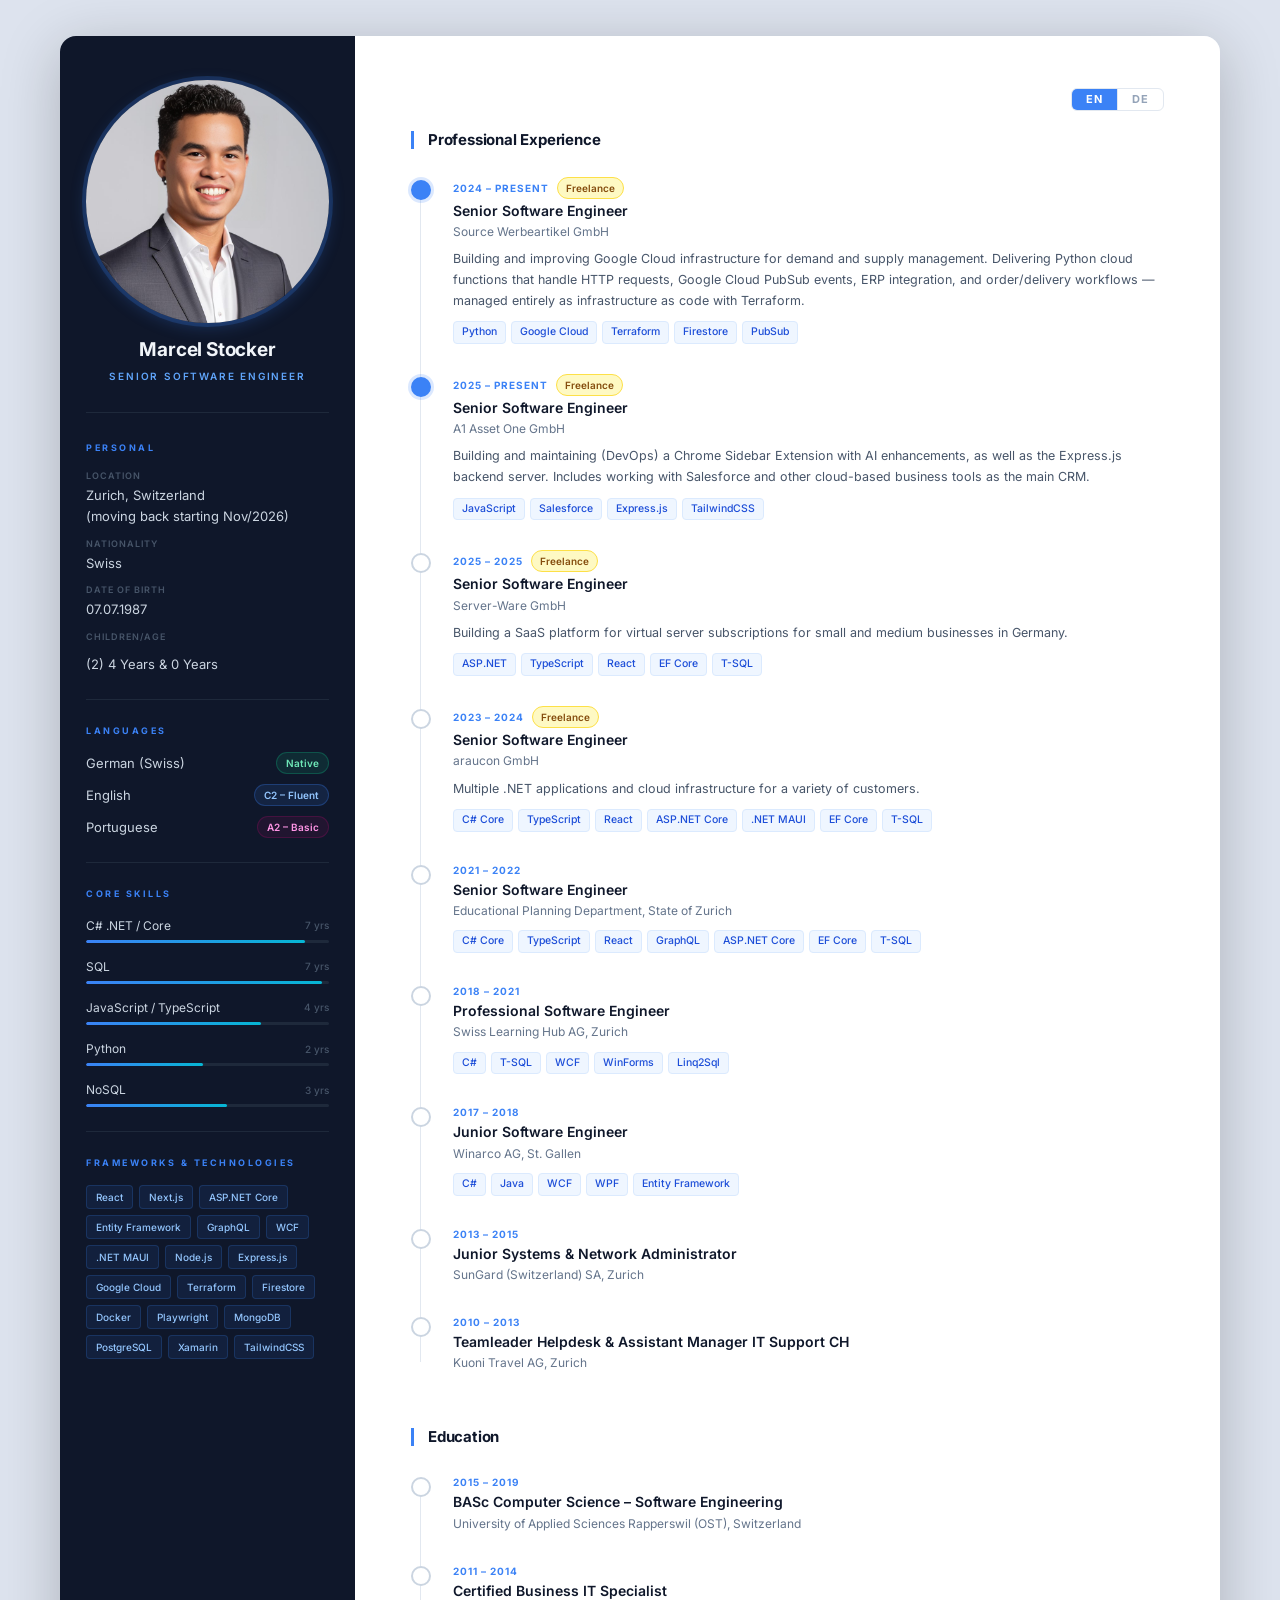
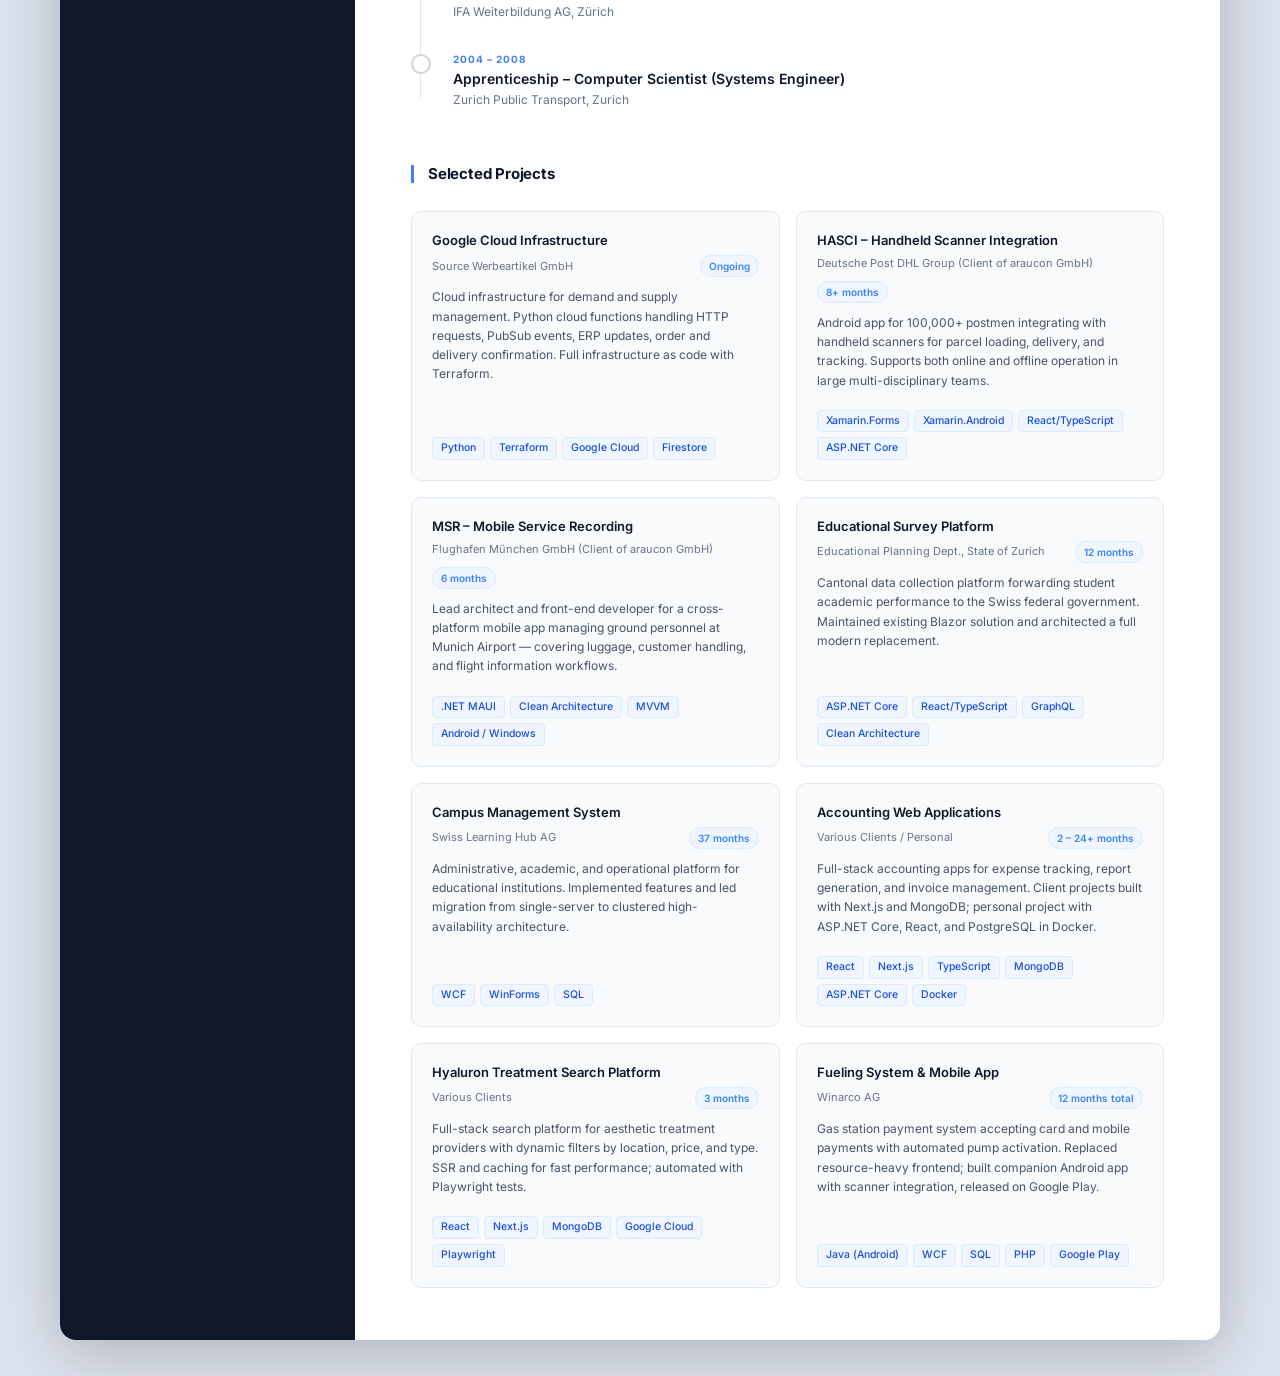
==== commit e101901d: "upate children and wohnort" ====
--- a/index.html
+++ b/index.html
@@ -29,7 +29,8 @@
         <ul class="info-list">
           <li>
             <span class="info-label" data-i18n="s-location">Location</span>
-            <span class="info-value" data-i18n="s-location-val">Itacaré, Brasil</span>
+            <span class="info-value" data-i18n="s-location-val">Zurich, Switzerland</span>
+            <span class="info-value" data-i18n="s-location-val2">(moving back starting Nov/2026)</span>
           </li>
           <li>
             <span class="info-label" data-i18n="s-nationality">Nationality</span>
@@ -39,6 +40,8 @@
             <span class="info-label" data-i18n="s-dob">Date of Birth</span>
             <span class="info-value">07.07.1987</span>
           </li>
+          <span class="info-label" data-i18n="s-children">Children/Age</span>
+          <span class="info-value" data-i18n="s-children-val">(2) 4 Years & 0 Years</span>
         </ul>
       </div>
 
@@ -539,10 +542,13 @@
         // Sidebar – Personal
         "s-personal": "Personal",
         "s-location": "Location",
-        "s-location-val": "Itacaré, Brasil",
+        "s-location-val": "Zurich, Switzerland",
+        "s-location-val2": "(moving back starting Nov/2026)",
         "s-nationality": "Nationality",
         "s-nationality-val": "Swiss",
         "s-dob": "Date of Birth",
+        "s-children": "Children/Age",
+        "s-children-val": "(2) 4 Years & 0 Years",
         // Sidebar – Languages
         "s-languages": "Languages",
         "lang-german": "German (Swiss)",
@@ -625,10 +631,13 @@
         // Sidebar – Personal
         "s-personal": "Persönlich",
         "s-location": "Wohnort",
-        "s-location-val": "Itacaré, Brasilien",
+        "s-location-val": "Zürich, Schweiz",
+        "s-location-val2": "(Umzug zurück ab Nov/2026)",
         "s-nationality": "Nationalität",
         "s-nationality-val": "Schweizer",
         "s-dob": "Geburtsdatum",
+        "s-children": "Kinder/Alter",
+        "s-children-val": "(2) 4 Jahre & 0 Jahre",
         // Sidebar – Languages
         "s-languages": "Sprachen",
         "lang-german": "Deutsch (Schweiz)",
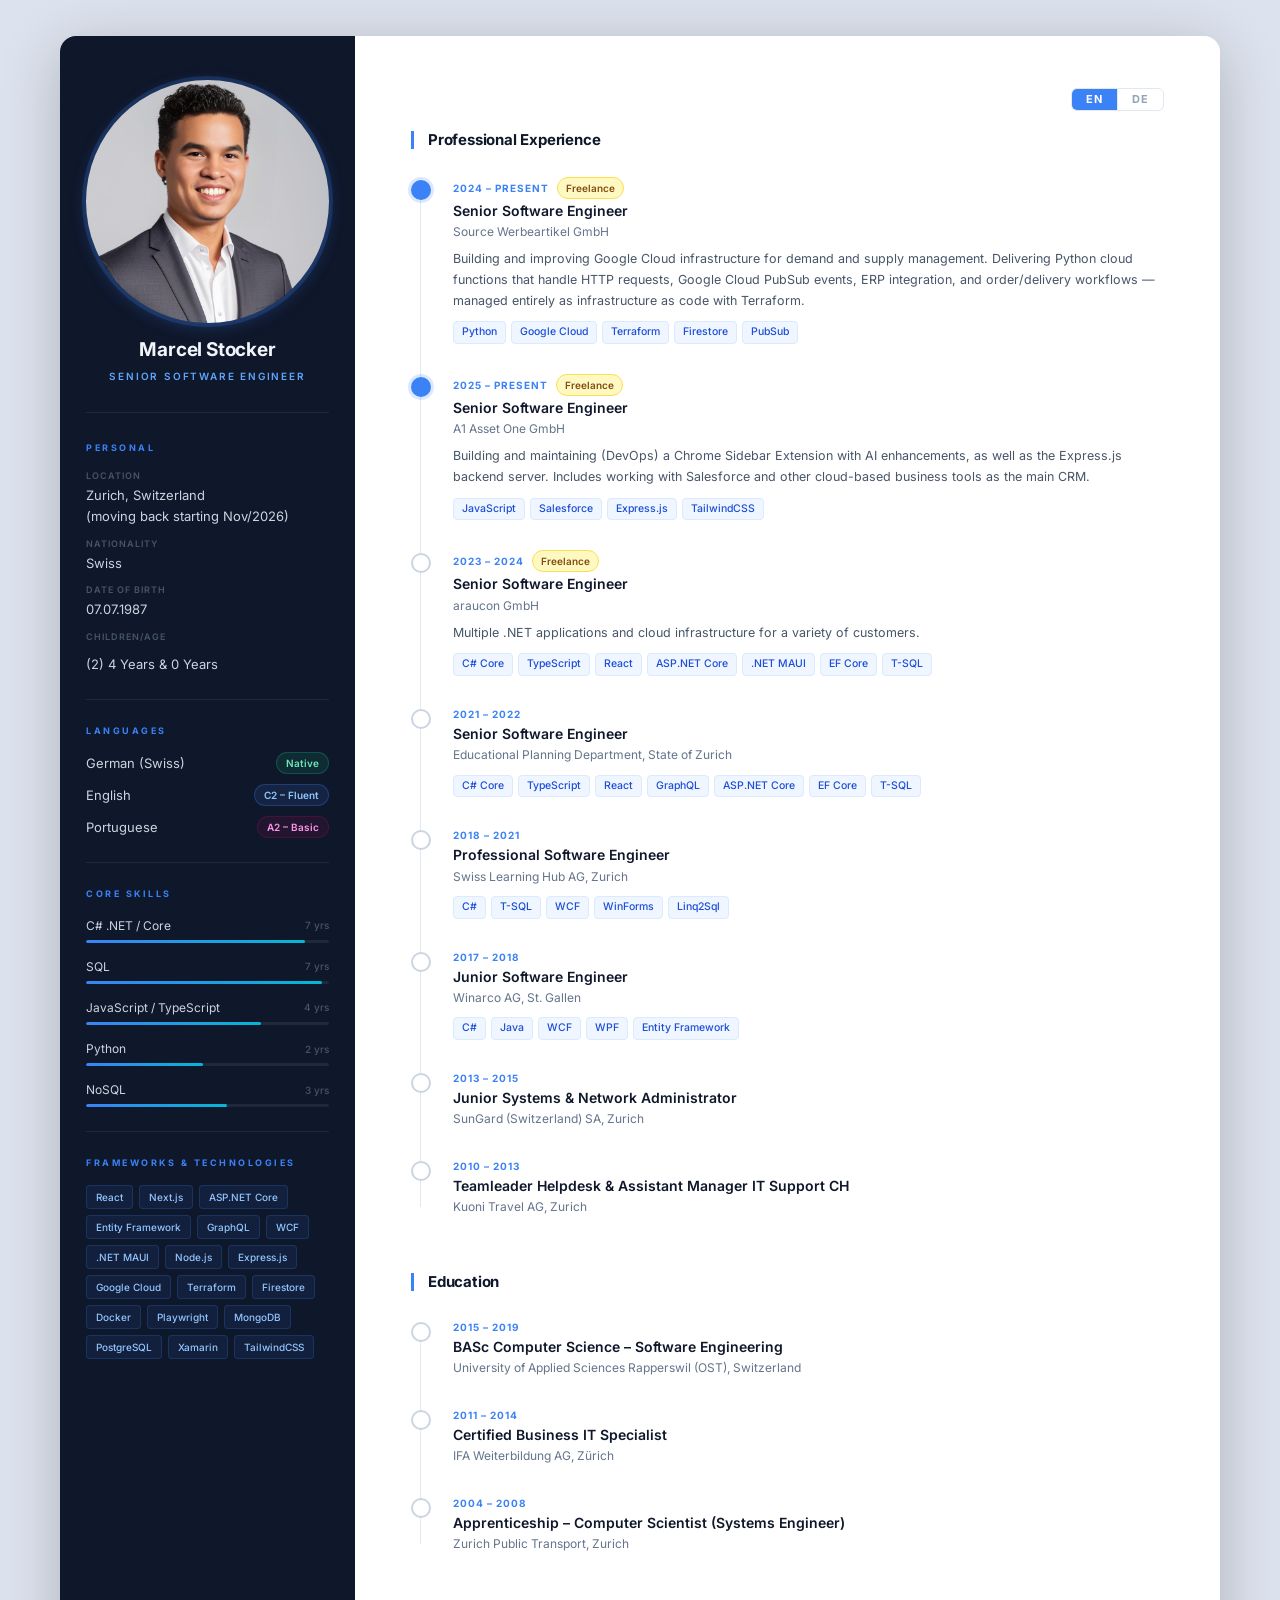
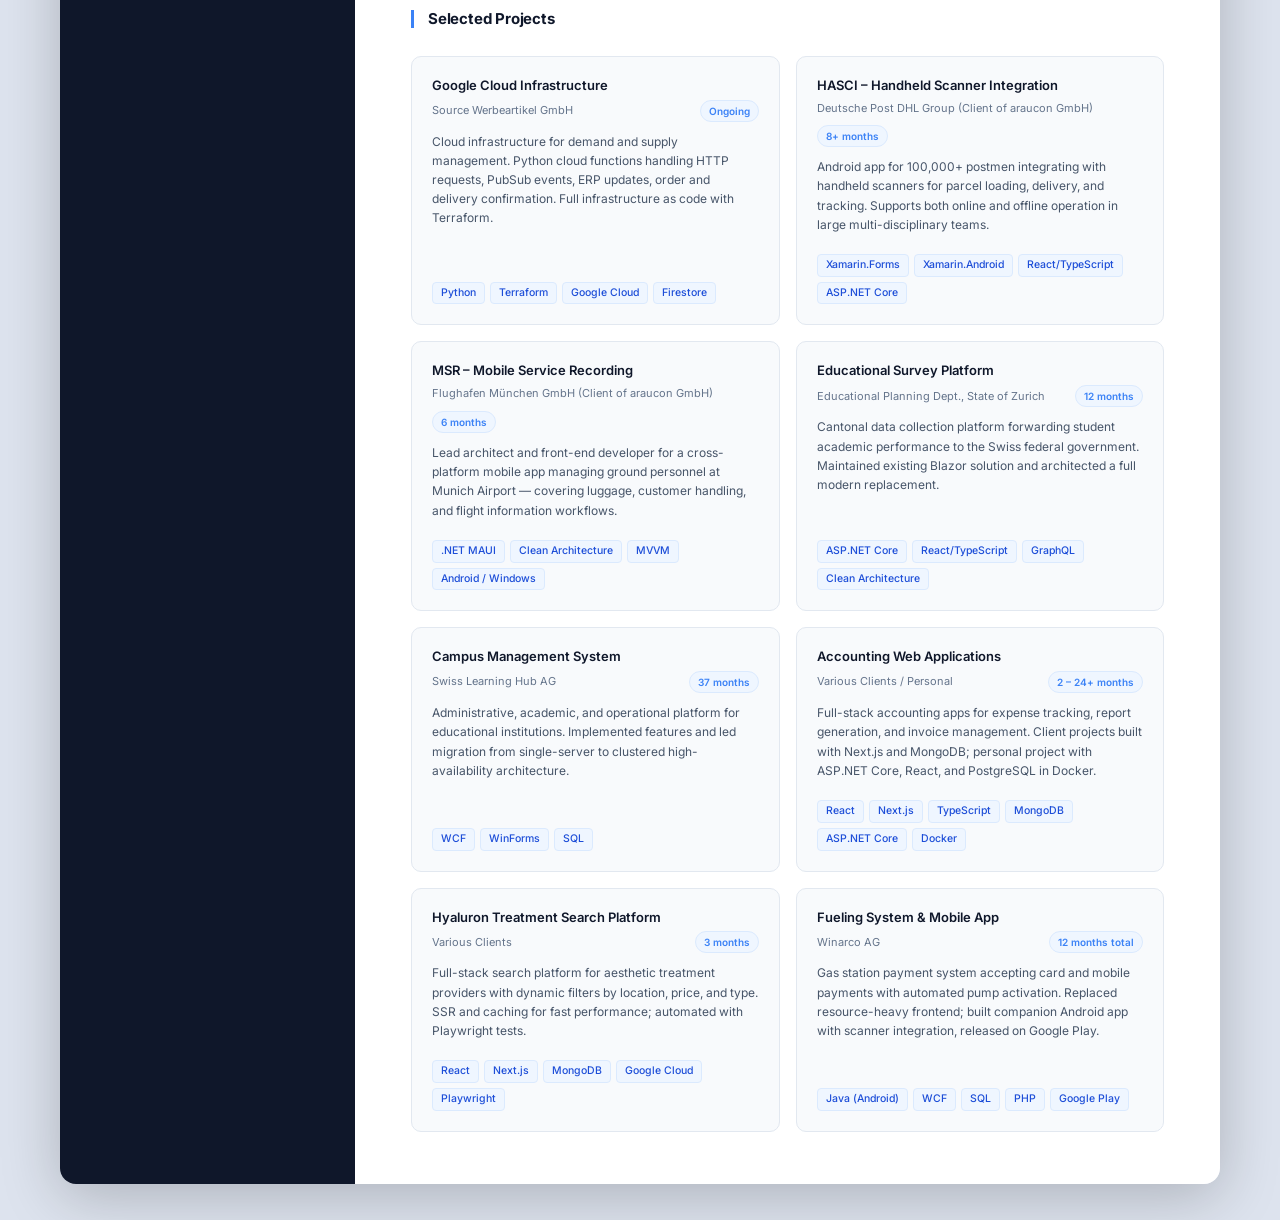
==== commit bbf075d5: "remove unused docs and company" ====
--- a/index.html
+++ b/index.html
@@ -195,27 +195,6 @@
                 <span class="tech">Salesforce</span>
                 <span class="tech">Express.js</span>
                 <span class="tech">TailwindCSS</span>
-              </div>
-            </div>
-          </div>
-
-          <div class="timeline-item">
-            <div class="timeline-dot"></div>
-            <div class="timeline-body">
-              <div class="entry-meta">
-                <span class="entry-period">2025 – 2025</span>
-                <span class="badge freelance" data-i18n="badge-freelance">Freelance</span>
-              </div>
-              <h3 class="entry-title">Senior Software Engineer</h3>
-              <p class="entry-org">Server-Ware GmbH</p>
-              <p class="entry-desc" data-i18n="desc-serverware">Building a SaaS platform for virtual server
-                subscriptions for small and medium businesses in Germany.</p>
-              <div class="tech-tags">
-                <span class="tech">ASP.NET</span>
-                <span class="tech">TypeScript</span>
-                <span class="tech">React</span>
-                <span class="tech">EF Core</span>
-                <span class="tech">T-SQL</span>
               </div>
             </div>
           </div>
@@ -586,7 +565,6 @@
         // Job descriptions
         "desc-source": "Building and improving Google Cloud infrastructure for demand and supply management. Delivering Python cloud functions that handle HTTP requests, Google Cloud PubSub events, ERP integration, and order/delivery workflows — managed entirely as infrastructure as code with Terraform.",
         "desc-a1": "Building and maintaining (DevOps) a Chrome Sidebar Extension with AI enhancements, as well as the Express.js backend server. Includes working with Salesforce and other cloud-based business tools as the main CRM.",
-        "desc-serverware": "Building a SaaS platform for virtual server subscriptions for small and medium businesses in Germany.",
         "desc-araucon": "Multiple .NET applications and cloud infrastructure for a variety of customers.",
         // Education
         "edu-bachelor": "BASc Computer Science – Software Engineering",
@@ -675,7 +653,6 @@
         // Job descriptions
         "desc-source": "Aufbau und Verbesserung der Google-Cloud-Infrastruktur für das Angebots- und Nachfragemanagement. Entwicklung von Python-Cloud-Funktionen zur Verarbeitung von HTTP-Anfragen, Google Cloud PubSub-Events, ERP-Integration sowie Bestell- und Lieferworkflows – vollständig als Infrastructure as Code mit Terraform verwaltet.",
         "desc-a1": "Aufbau und Wartung (DevOps) einer Chrome-Sidebar-Erweiterung mit KI-Erweiterungen sowie des Express.js-Backend-Servers. Beinhaltet die Arbeit mit Salesforce und anderen cloudbasierten Business-Tools als Haupt-CRM.",
-        "desc-serverware": "Entwicklung einer SaaS-Plattform für virtuelle Server-Abonnements für kleine und mittlere Unternehmen in Deutschland.",
         "desc-araucon": "Verschiedene .NET-Applikationen und Cloud-Infrastruktur für eine Vielzahl von Kunden.",
         // Education
         "edu-bachelor": "BASc Informatik – Software Engineering",
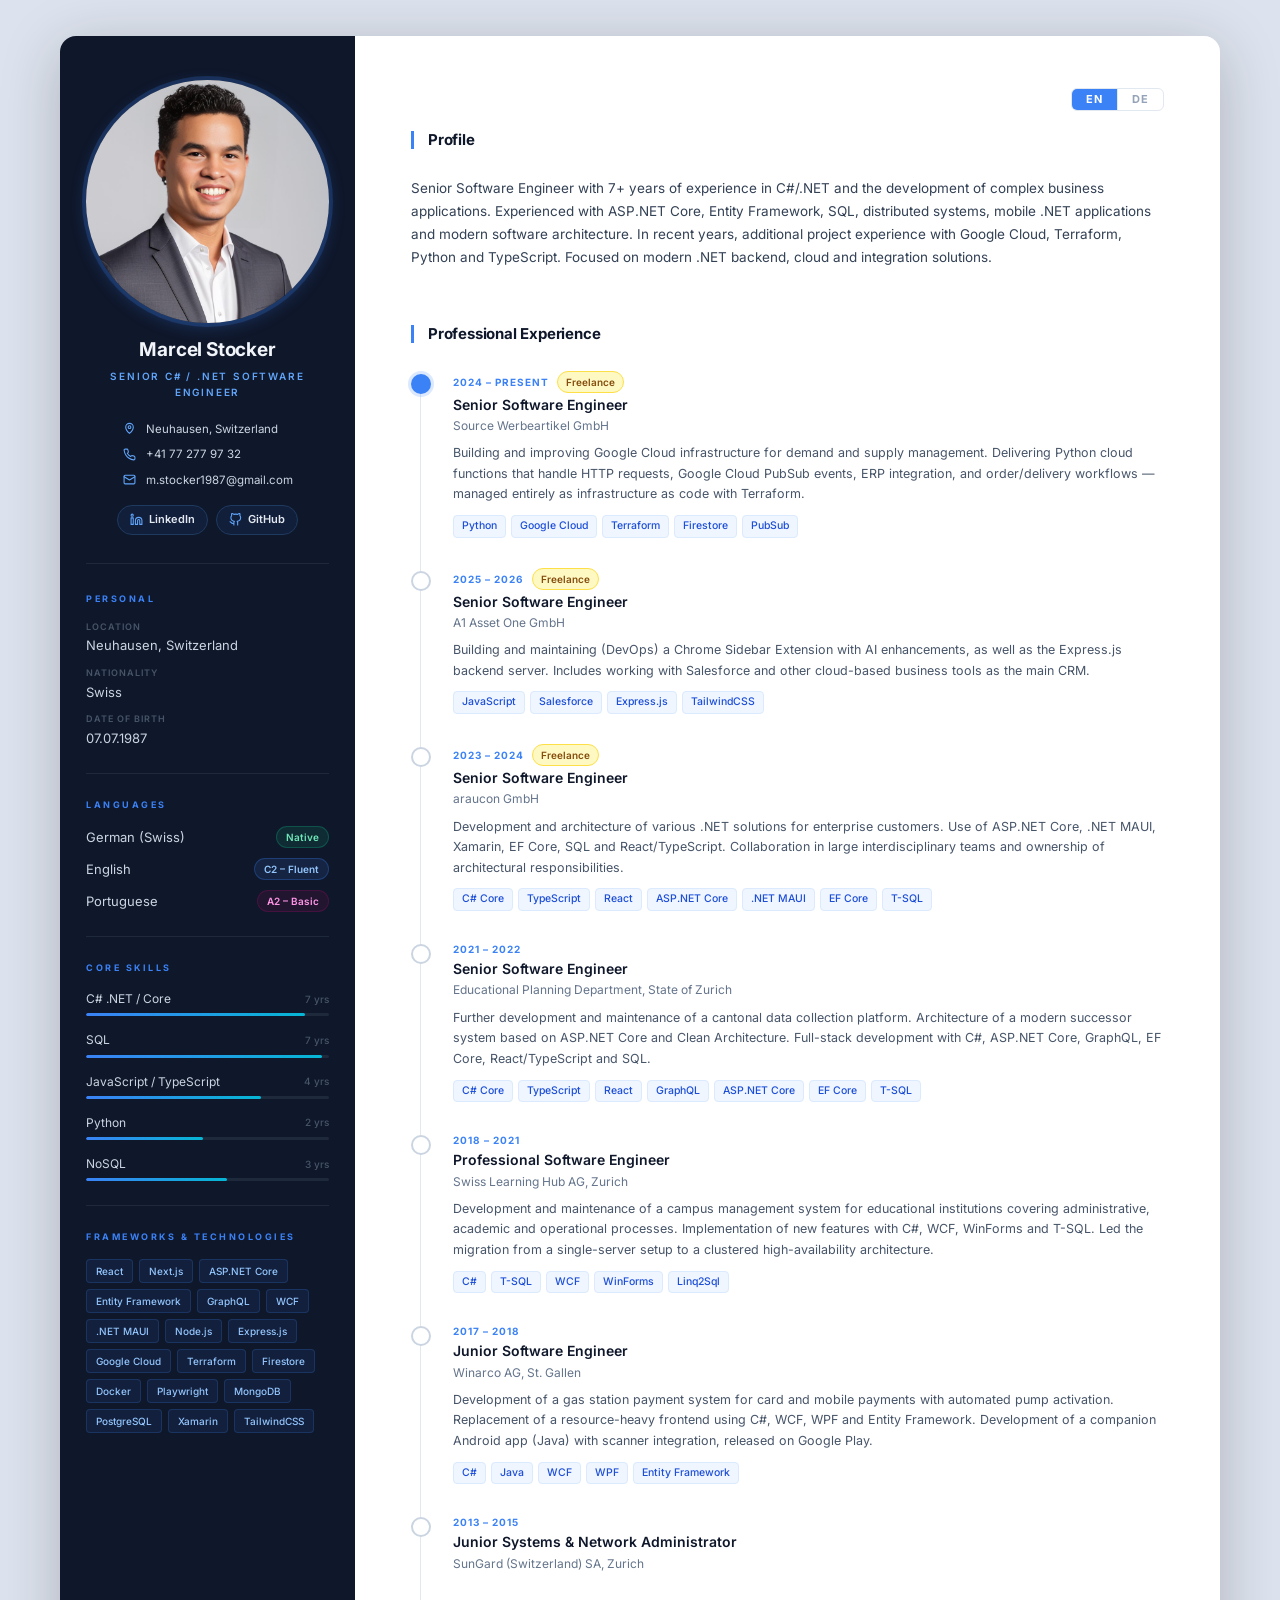
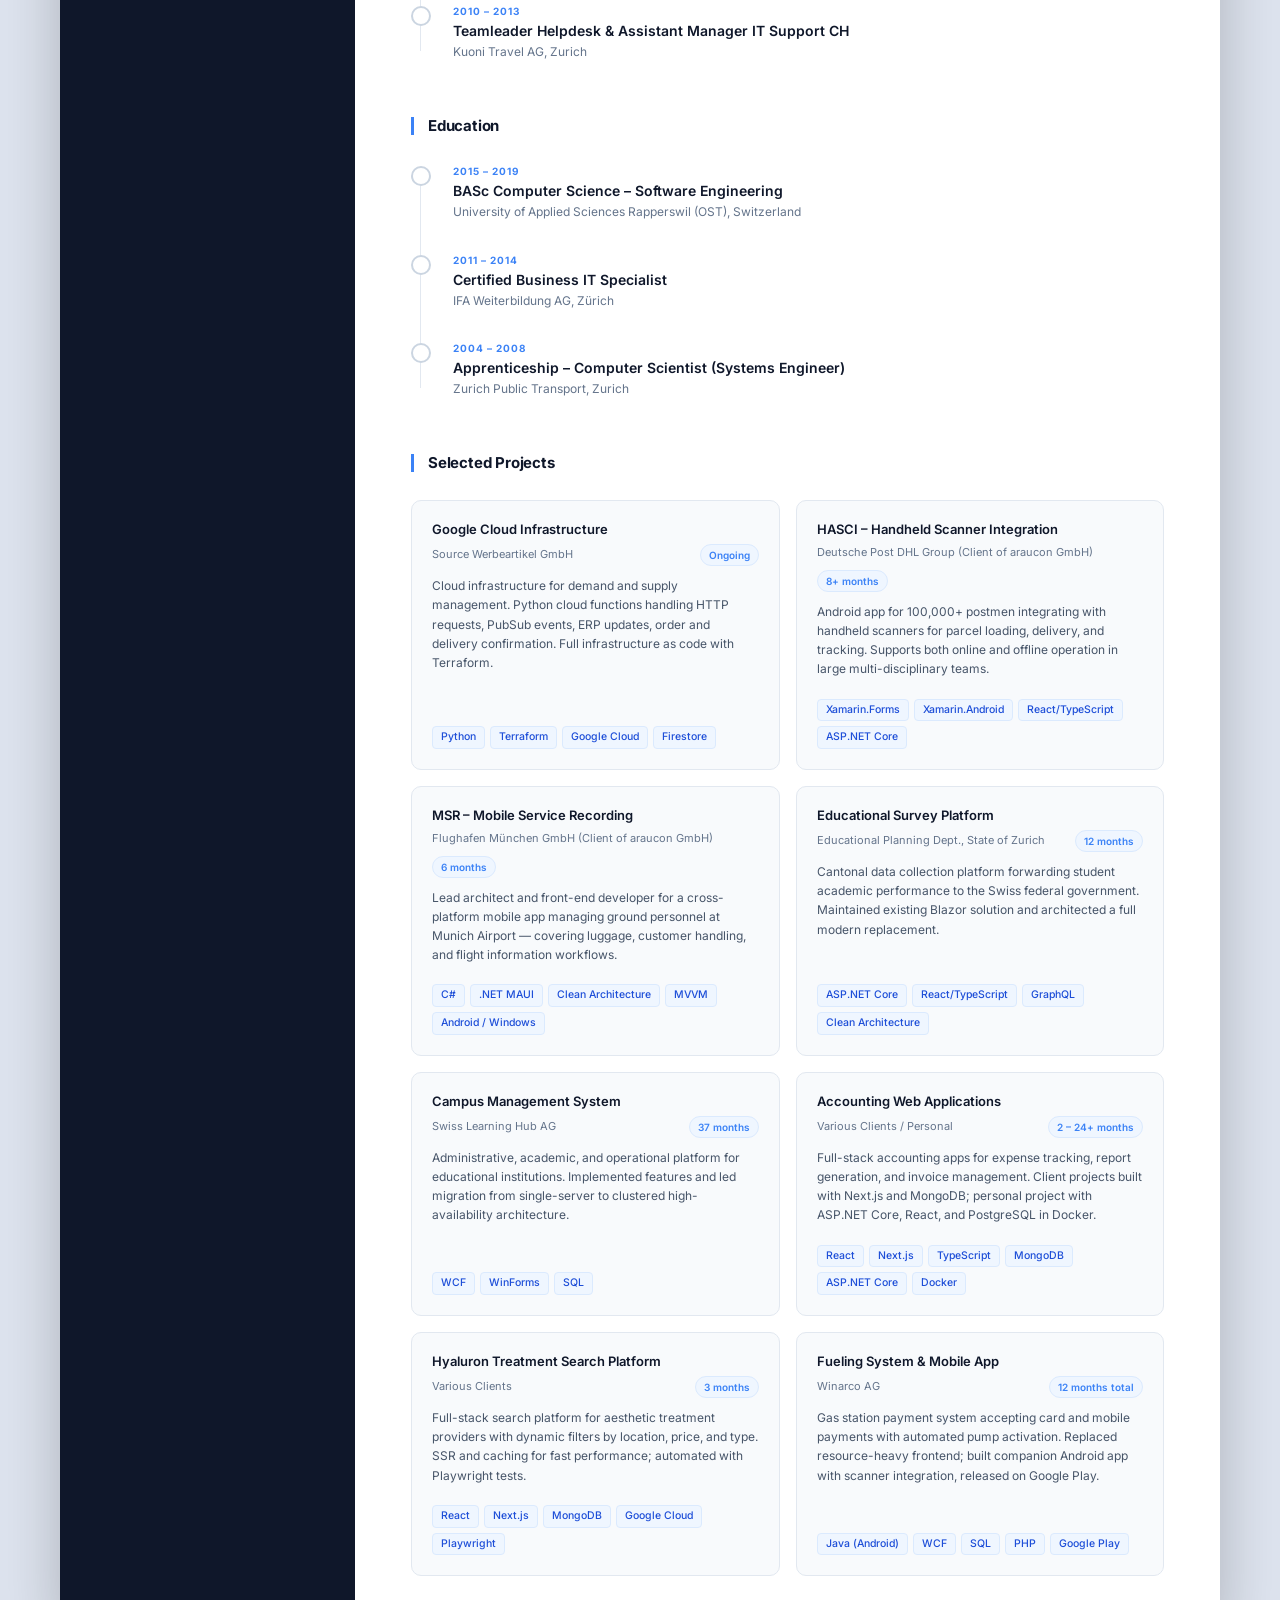
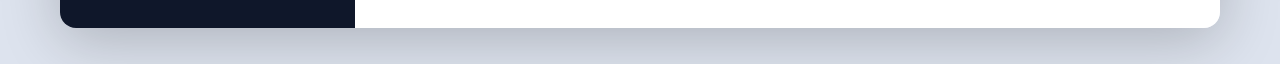
==== commit 4cd8a251: "Mehr C# lastiger CV" ====
--- a/index.html
+++ b/index.html
@@ -21,7 +21,33 @@
       <div class="profile">
         <img class="avatar" src="selfie.jpeg" alt="Marcel Stocker">
         <h1 class="name">Marcel Stocker</h1>
-        <p class="job-title">Senior Software Engineer</p>
+        <p class="job-title">Senior C# / .NET Software Engineer</p>
+
+        <ul class="contact-list">
+          <li>
+            <svg viewBox="0 0 24 24" aria-hidden="true"><path d="M12 21s-7-6.2-7-11.5A7 7 0 0 1 19 9.5C19 14.8 12 21 12 21z"/><circle cx="12" cy="9.5" r="2.5"/></svg>
+            <span data-i18n="s-location-val">Neuhausen, Switzerland</span>
+          </li>
+          <li>
+            <svg viewBox="0 0 24 24" aria-hidden="true"><path d="M22 16.9v3a2 2 0 0 1-2.2 2 19.8 19.8 0 0 1-8.6-3.1 19.5 19.5 0 0 1-6-6A19.8 19.8 0 0 1 2.1 4.2 2 2 0 0 1 4.1 2h3a2 2 0 0 1 2 1.7c.1.9.4 1.8.7 2.7a2 2 0 0 1-.5 2.1L8 9.8a16 16 0 0 0 6 6l1.3-1.3a2 2 0 0 1 2.1-.4c.9.3 1.8.6 2.7.7a2 2 0 0 1 1.7 2z"/></svg>
+            <a href="tel:+41000000000">+41 77 277 97 32</a>
+          </li>
+          <li>
+            <svg viewBox="0 0 24 24" aria-hidden="true"><rect x="2" y="4" width="20" height="16" rx="2"/><path d="m22 7-10 6L2 7"/></svg>
+            <a href="mailto:m.stocker1987@gmail.com">m.stocker1987@gmail.com</a>
+          </li>
+        </ul>
+
+        <div class="contact-links">
+          <a class="contact-pill" href="https://www.linkedin.com/in/" target="_blank" rel="noopener">
+            <svg viewBox="0 0 24 24" aria-hidden="true"><path d="M16 8a6 6 0 0 1 6 6v7h-4v-7a2 2 0 0 0-4 0v7h-4v-7a6 6 0 0 1 6-6z"/><rect x="2" y="9" width="4" height="12"/><circle cx="4" cy="4" r="2"/></svg>
+            LinkedIn
+          </a>
+          <a class="contact-pill" href="https://github.com/marshalluous" target="_blank" rel="noopener">
+            <svg viewBox="0 0 24 24" aria-hidden="true"><path d="M9 19c-5 1.5-5-2.5-7-3m14 6v-3.9a3.4 3.4 0 0 0-.9-2.6c3.1-.4 6.4-1.5 6.4-7A5.4 5.4 0 0 0 20 4.8 5 5 0 0 0 19.9 1S18.7.6 16 2.5a13.4 13.4 0 0 0-7 0C6.3.6 5.1 1 5.1 1A5 5 0 0 0 5 4.8a5.4 5.4 0 0 0-1.5 3.7c0 5.5 3.3 6.6 6.4 7a3.4 3.4 0 0 0-.9 2.6V22"/></svg>
+            GitHub
+          </a>
+        </div>
       </div>
 
       <div class="sidebar-section">
@@ -29,8 +55,7 @@
         <ul class="info-list">
           <li>
             <span class="info-label" data-i18n="s-location">Location</span>
-            <span class="info-value" data-i18n="s-location-val">Zurich, Switzerland</span>
-            <span class="info-value" data-i18n="s-location-val2">(moving back starting Nov/2026)</span>
+            <span class="info-value" data-i18n="s-location-val">Neuhausen, Switzerland</span>
           </li>
           <li>
             <span class="info-label" data-i18n="s-nationality">Nationality</span>
@@ -40,8 +65,6 @@
             <span class="info-label" data-i18n="s-dob">Date of Birth</span>
             <span class="info-value">07.07.1987</span>
           </li>
-          <span class="info-label" data-i18n="s-children">Children/Age</span>
-          <span class="info-value" data-i18n="s-children-val">(2) 4 Years & 0 Years</span>
         </ul>
       </div>
 
@@ -150,6 +173,16 @@
         </div>
       </div>
 
+      <!-- Profile Summary -->
+      <section class="cv-section">
+        <h2 class="section-title" data-i18n="t-summary">Profile</h2>
+        <p class="summary-text" data-i18n="summary">Senior Software Engineer with 7+ years of experience in C#/.NET
+          and the development of complex business applications. Experienced with ASP.NET Core, Entity Framework, SQL,
+          distributed systems, mobile .NET applications and modern software architecture. In recent years, additional
+          project experience with Google Cloud, Terraform, Python and TypeScript. Focused on modern .NET backend, cloud
+          and integration solutions.</p>
+      </section>
+
       <!-- Professional Experience -->
       <section class="cv-section">
         <h2 class="section-title" data-i18n="t-experience">Professional Experience</h2>
@@ -178,11 +211,11 @@
             </div>
           </div>
 
-          <div class="timeline-item current">
-            <div class="timeline-dot"></div>
-            <div class="timeline-body">
-              <div class="entry-meta">
-                <span class="entry-period">2025 – <span data-i18n="present">Present</span></span>
+          <div class="timeline-item">
+            <div class="timeline-dot"></div>
+            <div class="timeline-body">
+              <div class="entry-meta">
+                <span class="entry-period">2025 – 2026</span>
                 <span class="badge freelance" data-i18n="badge-freelance">Freelance</span>
               </div>
               <h3 class="entry-title">Senior Software Engineer</h3>
@@ -208,8 +241,9 @@
               </div>
               <h3 class="entry-title">Senior Software Engineer</h3>
               <p class="entry-org">araucon GmbH</p>
-              <p class="entry-desc" data-i18n="desc-araucon">Multiple .NET applications and cloud infrastructure for a
-                variety of customers.</p>
+              <p class="entry-desc" data-i18n="desc-araucon">Development and architecture of various .NET solutions for
+                enterprise customers. Use of ASP.NET Core, .NET MAUI, Xamarin, EF Core, SQL and React/TypeScript.
+                Collaboration in large interdisciplinary teams and ownership of architectural responsibilities.</p>
               <div class="tech-tags">
                 <span class="tech">C# Core</span>
                 <span class="tech">TypeScript</span>
@@ -230,6 +264,10 @@
               </div>
               <h3 class="entry-title">Senior Software Engineer</h3>
               <p class="entry-org" data-i18n="org-edu-planning">Educational Planning Department, State of Zurich</p>
+              <p class="entry-desc" data-i18n="desc-edu-planning">Further development and maintenance of a cantonal
+                data collection platform. Architecture of a modern successor system based on ASP.NET Core and Clean
+                Architecture. Full-stack development with C#, ASP.NET Core, GraphQL, EF Core, React/TypeScript and
+                SQL.</p>
               <div class="tech-tags">
                 <span class="tech">C# Core</span>
                 <span class="tech">TypeScript</span>
@@ -250,6 +288,10 @@
               </div>
               <h3 class="entry-title" data-i18n="title-prof-eng">Professional Software Engineer</h3>
               <p class="entry-org" data-i18n="org-slh">Swiss Learning Hub AG, Zurich</p>
+              <p class="entry-desc" data-i18n="desc-slh">Development and maintenance of a campus management system for
+                educational institutions covering administrative, academic and operational processes. Implementation
+                of new features with C#, WCF, WinForms and T-SQL. Led the migration from a single-server setup to a
+                clustered high-availability architecture.</p>
               <div class="tech-tags">
                 <span class="tech">C#</span>
                 <span class="tech">T-SQL</span>
@@ -268,6 +310,10 @@
               </div>
               <h3 class="entry-title">Junior Software Engineer</h3>
               <p class="entry-org" data-i18n="org-winarco">Winarco AG, St. Gallen</p>
+              <p class="entry-desc" data-i18n="desc-winarco">Development of a gas station payment system for card and
+                mobile payments with automated pump activation. Replacement of a resource-heavy frontend using C#,
+                WCF, WPF and Entity Framework. Development of a companion Android app (Java) with scanner integration,
+                released on Google Play.</p>
               <div class="tech-tags">
                 <span class="tech">C#</span>
                 <span class="tech">Java</span>
@@ -403,6 +449,7 @@
               cross-platform mobile app managing ground personnel at Munich Airport — covering luggage, customer
               handling, and flight information workflows.</p>
             <div class="tech-tags">
+              <span class="tech">C#</span>
               <span class="tech">.NET MAUI</span>
               <span class="tech">Clean Architecture</span>
               <span class="tech">MVVM</span>
@@ -521,13 +568,10 @@
         // Sidebar – Personal
         "s-personal": "Personal",
         "s-location": "Location",
-        "s-location-val": "Zurich, Switzerland",
-        "s-location-val2": "(moving back starting Nov/2026)",
+        "s-location-val": "Neuhausen, Switzerland",
         "s-nationality": "Nationality",
         "s-nationality-val": "Swiss",
         "s-dob": "Date of Birth",
-        "s-children": "Children/Age",
-        "s-children-val": "(2) 4 Years & 0 Years",
         // Sidebar – Languages
         "s-languages": "Languages",
         "lang-german": "German (Swiss)",
@@ -546,6 +590,8 @@
         "exp-nosql": "3 yrs",
         "s-frameworks": "Frameworks & Technologies",
         // Section headings
+        "t-summary": "Profile",
+        "summary": "Senior Software Engineer with 7+ years of experience in C#/.NET and the development of complex business applications. Experienced with ASP.NET Core, Entity Framework, SQL, distributed systems, mobile .NET applications and modern software architecture. In recent years, additional project experience with Google Cloud, Terraform, Python and TypeScript. Focused on modern .NET backend, cloud and integration solutions.",
         "t-experience": "Professional Experience",
         "t-education": "Education",
         "t-projects": "Selected Projects",
@@ -565,7 +611,10 @@
         // Job descriptions
         "desc-source": "Building and improving Google Cloud infrastructure for demand and supply management. Delivering Python cloud functions that handle HTTP requests, Google Cloud PubSub events, ERP integration, and order/delivery workflows — managed entirely as infrastructure as code with Terraform.",
         "desc-a1": "Building and maintaining (DevOps) a Chrome Sidebar Extension with AI enhancements, as well as the Express.js backend server. Includes working with Salesforce and other cloud-based business tools as the main CRM.",
-        "desc-araucon": "Multiple .NET applications and cloud infrastructure for a variety of customers.",
+        "desc-edu-planning": "Further development and maintenance of a cantonal data collection platform. Architecture of a modern successor system based on ASP.NET Core and Clean Architecture. Full-stack development with C#, ASP.NET Core, GraphQL, EF Core, React/TypeScript and SQL.",
+        "desc-slh": "Development and maintenance of a campus management system for educational institutions covering administrative, academic and operational processes. Implementation of new features with C#, WCF, WinForms and T-SQL. Led the migration from a single-server setup to a clustered high-availability architecture.",
+        "desc-winarco": "Development of a gas station payment system for card and mobile payments with automated pump activation. Replacement of a resource-heavy frontend using C#, WCF, WPF and Entity Framework. Development of a companion Android app (Java) with scanner integration, released on Google Play.",
+        "desc-araucon": "Development and architecture of various .NET solutions for enterprise customers. Use of ASP.NET Core, .NET MAUI, Xamarin, EF Core, SQL and React/TypeScript. Collaboration in large interdisciplinary teams and ownership of architectural responsibilities.",
         // Education
         "edu-bachelor": "BASc Computer Science – Software Engineering",
         "edu-ost": "University of Applied Sciences Rapperswil (OST), Switzerland",
@@ -609,13 +658,10 @@
         // Sidebar – Personal
         "s-personal": "Persönlich",
         "s-location": "Wohnort",
-        "s-location-val": "Zürich, Schweiz",
-        "s-location-val2": "(Umzug zurück ab Nov/2026)",
+        "s-location-val": "Neuhausen, Schweiz",
         "s-nationality": "Nationalität",
         "s-nationality-val": "Schweizer",
         "s-dob": "Geburtsdatum",
-        "s-children": "Kinder/Alter",
-        "s-children-val": "(2) 4 Jahre & 0 Jahre",
         // Sidebar – Languages
         "s-languages": "Sprachen",
         "lang-german": "Deutsch (Schweiz)",
@@ -634,6 +680,8 @@
         "exp-nosql": "3 J.",
         "s-frameworks": "Frameworks & Technologien",
         // Section headings
+        "t-summary": "Kurzprofil",
+        "summary": "Senior Software Engineer mit 7+ Jahren Erfahrung in C#/.NET und Entwicklung komplexer Business-Anwendungen. Erfahrung mit ASP.NET Core, Entity Framework, SQL, verteilten Systemen, mobilen .NET-Anwendungen und moderner Softwarearchitektur. In den letzten Jahren zusätzliche Projekterfahrung mit Google Cloud, Terraform, Python und TypeScript. Fokus auf moderne .NET-Backend-, Cloud- und Integrationslösungen.",
         "t-experience": "Berufserfahrung",
         "t-education": "Ausbildung",
         "t-projects": "Ausgewählte Projekte",
@@ -653,7 +701,10 @@
         // Job descriptions
         "desc-source": "Aufbau und Verbesserung der Google-Cloud-Infrastruktur für das Angebots- und Nachfragemanagement. Entwicklung von Python-Cloud-Funktionen zur Verarbeitung von HTTP-Anfragen, Google Cloud PubSub-Events, ERP-Integration sowie Bestell- und Lieferworkflows – vollständig als Infrastructure as Code mit Terraform verwaltet.",
         "desc-a1": "Aufbau und Wartung (DevOps) einer Chrome-Sidebar-Erweiterung mit KI-Erweiterungen sowie des Express.js-Backend-Servers. Beinhaltet die Arbeit mit Salesforce und anderen cloudbasierten Business-Tools als Haupt-CRM.",
-        "desc-araucon": "Verschiedene .NET-Applikationen und Cloud-Infrastruktur für eine Vielzahl von Kunden.",
+        "desc-edu-planning": "Weiterentwicklung und Wartung einer kantonalen Datenerfassungsplattform. Architektur eines modernen Nachfolgesystems auf Basis von ASP.NET Core und Clean Architecture. Full-Stack-Entwicklung mit C#, ASP.NET Core, GraphQL, EF Core, React/TypeScript und SQL.",
+        "desc-slh": "Weiterentwicklung und Wartung eines Campus-Management-Systems für Bildungseinrichtungen mit administrativen, akademischen und betrieblichen Prozessen. Umsetzung neuer Funktionen mit C#, WCF, WinForms und T-SQL. Leitung der Migration von einer Einzelserver-Umgebung zu einer geclusterten Hochverfügbarkeitsarchitektur.",
+        "desc-winarco": "Entwicklung eines Tankstellen-Zahlungssystems für Karten- und Mobilzahlungen mit automatischer Pumpenfreigabe. Ablösung eines ressourcenintensiven Frontends mit C#, WCF, WPF und Entity Framework. Entwicklung einer begleitenden Android-App (Java) mit Scanner-Integration, veröffentlicht im Google Play Store.",
+        "desc-araucon": "Entwicklung und Architektur verschiedener .NET-Lösungen für Enterprise-Kunden. Einsatz von ASP.NET Core, .NET MAUI, Xamarin, EF Core, SQL sowie React/TypeScript. Mitarbeit in großen interdisziplinären Teams und Übernahme von Architekturverantwortung.",
         // Education
         "edu-bachelor": "BASc Informatik – Software Engineering",
         "edu-ost": "Hochschule für Technik Rapperswil (OST), Schweiz",
--- a/curriculum-vitae.css
+++ b/curriculum-vitae.css
@@ -85,6 +85,73 @@
   letter-spacing: 1.8px;
 }
 
+/* Contact */
+.contact-list {
+  list-style: none;
+  display: inline-flex;
+  flex-direction: column;
+  gap: 7px;
+  margin-top: 20px;
+  text-align: left;
+}
+
+.contact-list li {
+  display: flex;
+  align-items: center;
+  gap: 10px;
+  font-size: 11.5px;
+  color: #cbd5e1;
+}
+
+.contact-list svg,
+.contact-pill svg {
+  width: 13px;
+  height: 13px;
+  flex-shrink: 0;
+  fill: none;
+  stroke: #60a5fa;
+  stroke-width: 2;
+  stroke-linecap: round;
+  stroke-linejoin: round;
+}
+
+.contact-list a {
+  color: inherit;
+  text-decoration: none;
+  transition: color 0.15s;
+}
+
+.contact-list a:hover {
+  color: #60a5fa;
+}
+
+.contact-links {
+  display: flex;
+  justify-content: center;
+  gap: 8px;
+  margin-top: 16px;
+}
+
+.contact-pill {
+  display: inline-flex;
+  align-items: center;
+  gap: 6px;
+  padding: 5px 12px;
+  font-size: 11px;
+  font-weight: 600;
+  color: #e2e8f0;
+  text-decoration: none;
+  border: 1px solid #1e3a5f;
+  border-radius: 999px;
+  background: rgba(59, 130, 246, 0.08);
+  transition: background 0.15s, border-color 0.15s;
+}
+
+.contact-pill:hover {
+  background: rgba(59, 130, 246, 0.2);
+  border-color: #3b82f6;
+}
+
 /* Sidebar sections */
 .sidebar-section {
   padding-bottom: 24px;
@@ -265,6 +332,13 @@
   padding-left: 14px;
   border-left: 3px solid #3b82f6;
   line-height: 1.2;
+}
+
+/* Profile summary */
+.summary-text {
+  font-size: 13.5px;
+  color: #334155;
+  line-height: 1.7;
 }
 
 /* ============================================================
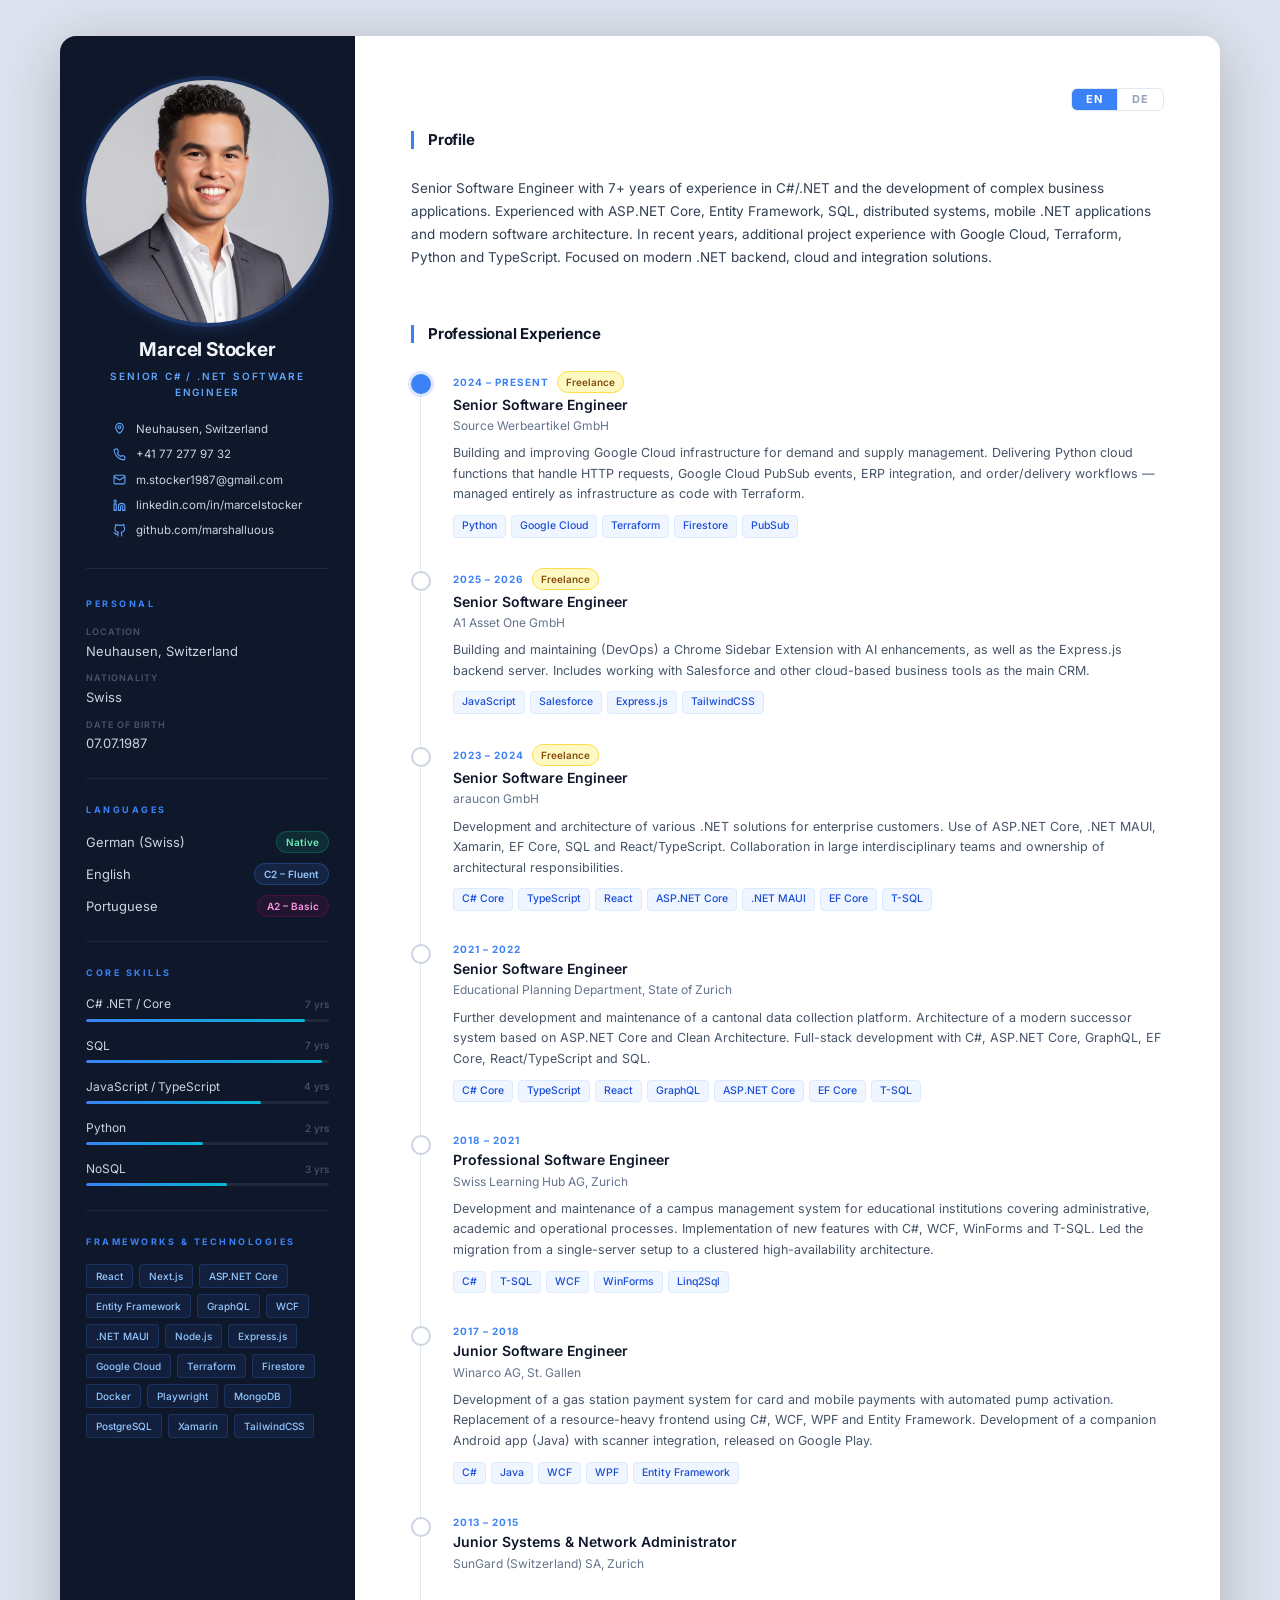
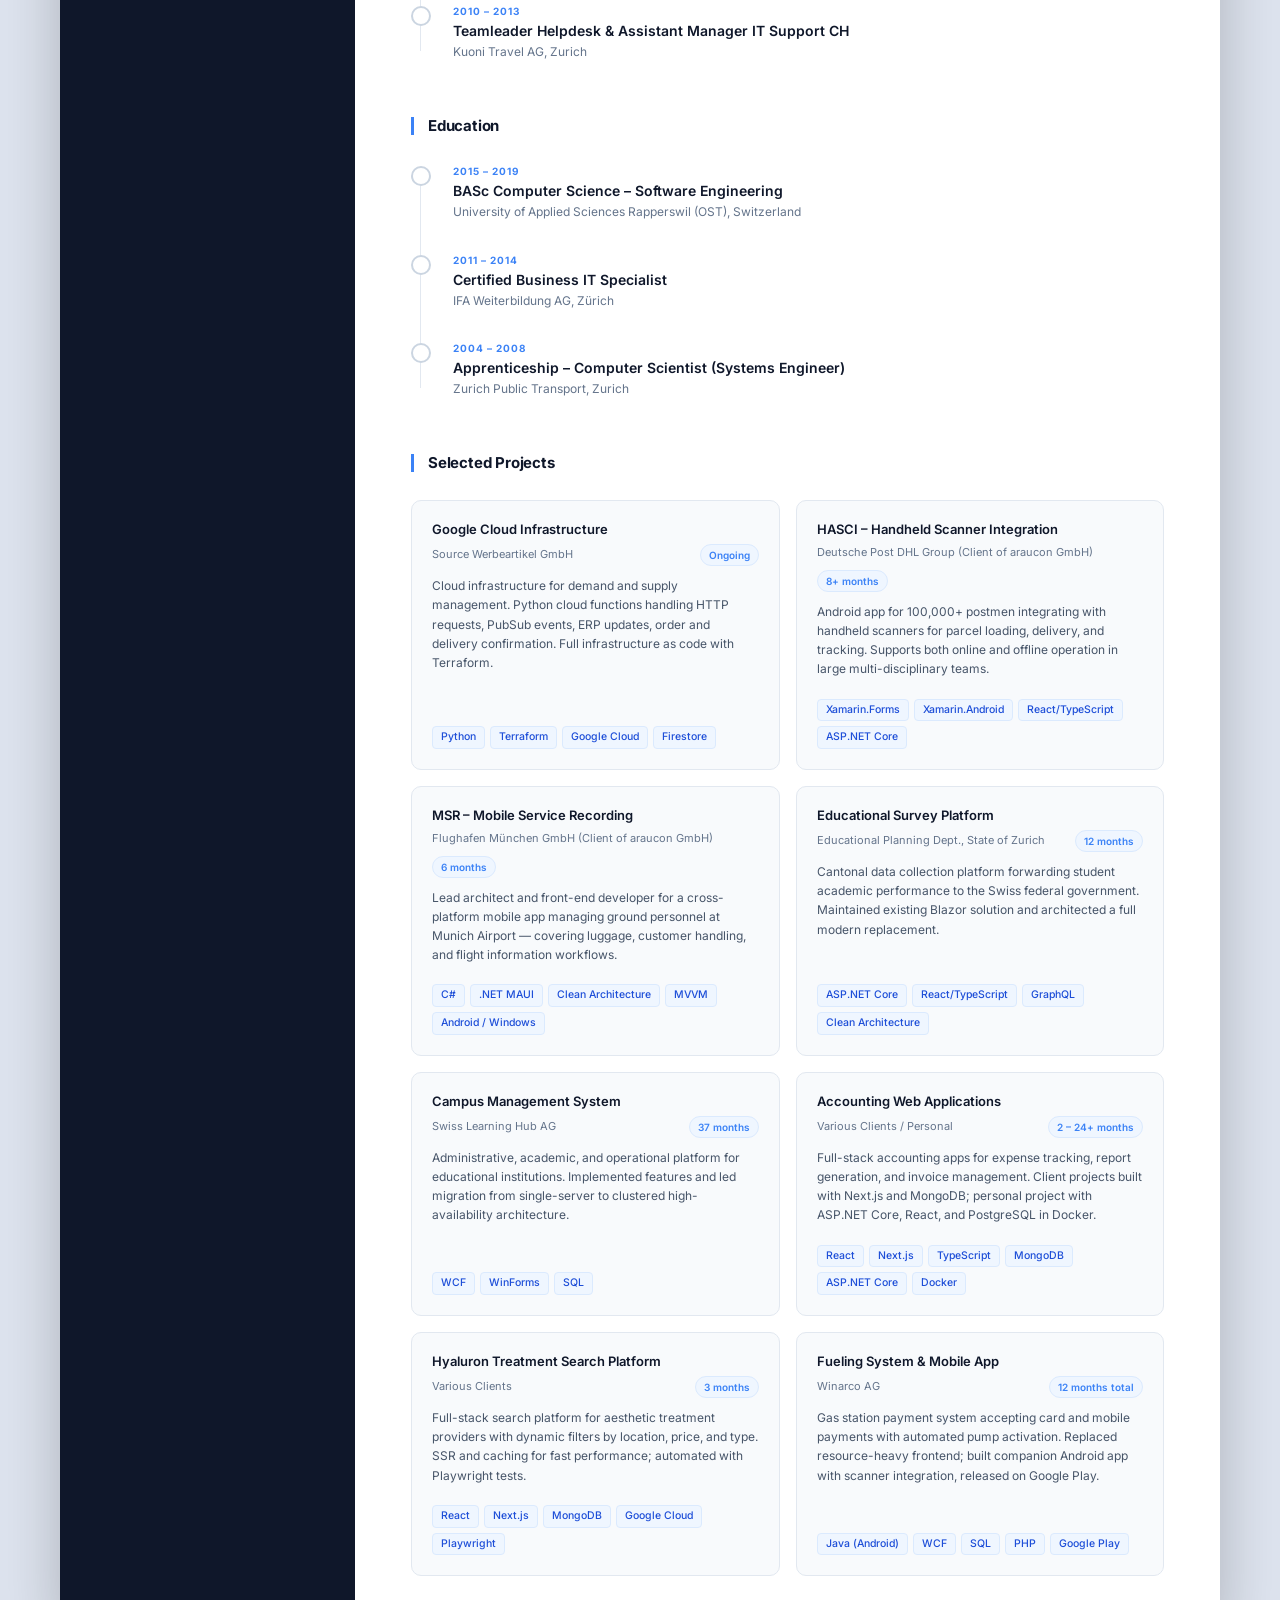
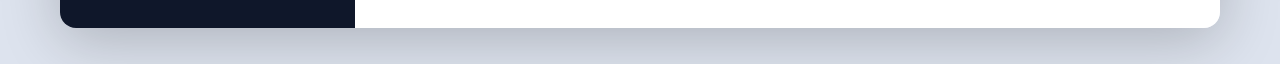
==== commit 5ea39c87: "update contact links" ====
--- a/index.html
+++ b/index.html
@@ -36,18 +36,15 @@
             <svg viewBox="0 0 24 24" aria-hidden="true"><rect x="2" y="4" width="20" height="16" rx="2"/><path d="m22 7-10 6L2 7"/></svg>
             <a href="mailto:m.stocker1987@gmail.com">m.stocker1987@gmail.com</a>
           </li>
+          <li>
+            <svg viewBox="0 0 24 24" aria-hidden="true"><path d="M16 8a6 6 0 0 1 6 6v7h-4v-7a2 2 0 0 0-4 0v7h-4v-7a6 6 0 0 1 6-6z"/><rect x="2" y="9" width="4" height="12"/><circle cx="4" cy="4" r="2"/></svg>
+            <a href="https://www.linkedin.com/in/marcelstocker/" target="_blank" rel="noopener">linkedin.com/in/marcelstocker</a>
+          </li>
+          <li>
+            <svg viewBox="0 0 24 24" aria-hidden="true"><path d="M9 19c-5 1.5-5-2.5-7-3m14 6v-3.9a3.4 3.4 0 0 0-.9-2.6c3.1-.4 6.4-1.5 6.4-7A5.4 5.4 0 0 0 20 4.8 5 5 0 0 0 19.9 1S18.7.6 16 2.5a13.4 13.4 0 0 0-7 0C6.3.6 5.1 1 5.1 1A5 5 0 0 0 5 4.8a5.4 5.4 0 0 0-1.5 3.7c0 5.5 3.3 6.6 6.4 7a3.4 3.4 0 0 0-.9 2.6V22"/></svg>
+            <a href="https://github.com/marshalluous" target="_blank" rel="noopener">github.com/marshalluous</a>
+          </li>
         </ul>
-
-        <div class="contact-links">
-          <a class="contact-pill" href="https://www.linkedin.com/in/" target="_blank" rel="noopener">
-            <svg viewBox="0 0 24 24" aria-hidden="true"><path d="M16 8a6 6 0 0 1 6 6v7h-4v-7a2 2 0 0 0-4 0v7h-4v-7a6 6 0 0 1 6-6z"/><rect x="2" y="9" width="4" height="12"/><circle cx="4" cy="4" r="2"/></svg>
-            LinkedIn
-          </a>
-          <a class="contact-pill" href="https://github.com/marshalluous" target="_blank" rel="noopener">
-            <svg viewBox="0 0 24 24" aria-hidden="true"><path d="M9 19c-5 1.5-5-2.5-7-3m14 6v-3.9a3.4 3.4 0 0 0-.9-2.6c3.1-.4 6.4-1.5 6.4-7A5.4 5.4 0 0 0 20 4.8 5 5 0 0 0 19.9 1S18.7.6 16 2.5a13.4 13.4 0 0 0-7 0C6.3.6 5.1 1 5.1 1A5 5 0 0 0 5 4.8a5.4 5.4 0 0 0-1.5 3.7c0 5.5 3.3 6.6 6.4 7a3.4 3.4 0 0 0-.9 2.6V22"/></svg>
-            GitHub
-          </a>
-        </div>
       </div>
 
       <div class="sidebar-section">
--- a/curriculum-vitae.css
+++ b/curriculum-vitae.css
@@ -103,8 +103,7 @@
   color: #cbd5e1;
 }
 
-.contact-list svg,
-.contact-pill svg {
+.contact-list svg {
   width: 13px;
   height: 13px;
   flex-shrink: 0;
@@ -123,33 +122,6 @@
 
 .contact-list a:hover {
   color: #60a5fa;
-}
-
-.contact-links {
-  display: flex;
-  justify-content: center;
-  gap: 8px;
-  margin-top: 16px;
-}
-
-.contact-pill {
-  display: inline-flex;
-  align-items: center;
-  gap: 6px;
-  padding: 5px 12px;
-  font-size: 11px;
-  font-weight: 600;
-  color: #e2e8f0;
-  text-decoration: none;
-  border: 1px solid #1e3a5f;
-  border-radius: 999px;
-  background: rgba(59, 130, 246, 0.08);
-  transition: background 0.15s, border-color 0.15s;
-}
-
-.contact-pill:hover {
-  background: rgba(59, 130, 246, 0.2);
-  border-color: #3b82f6;
 }
 
 /* Sidebar sections */
